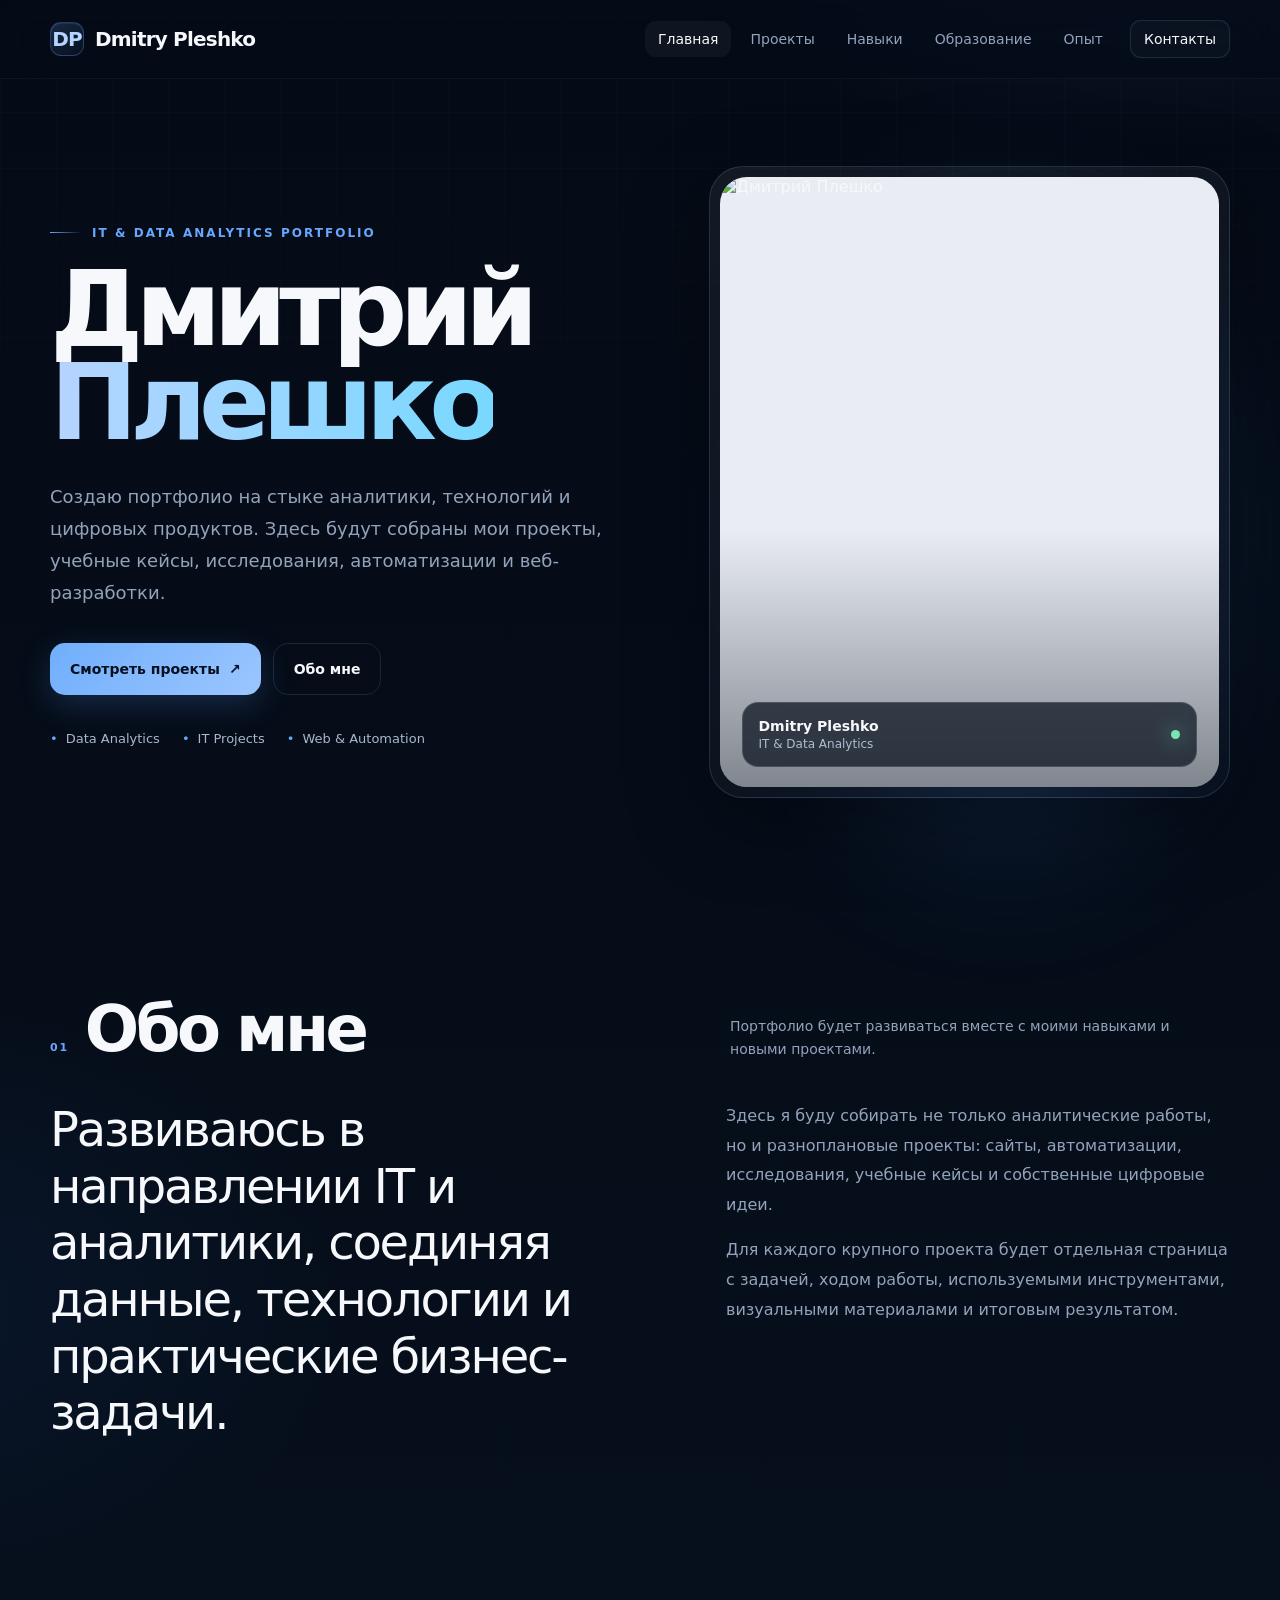
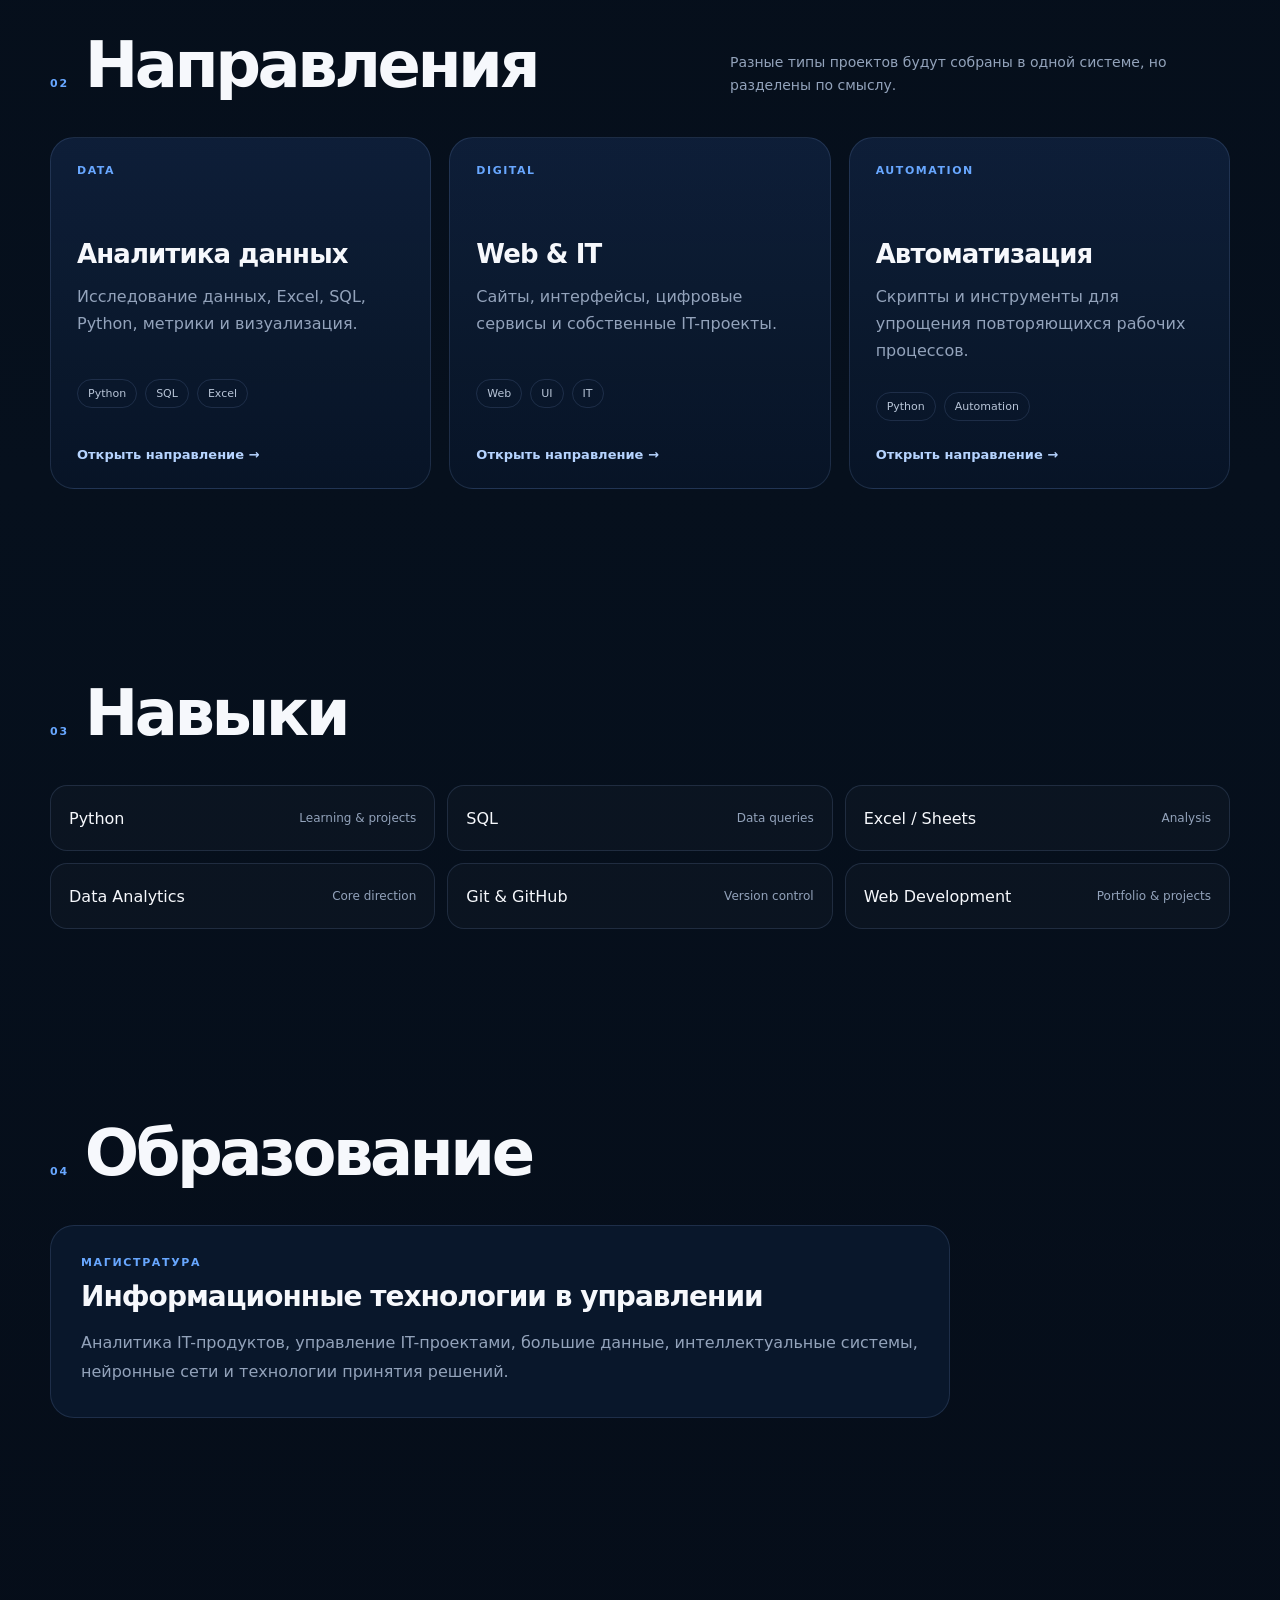
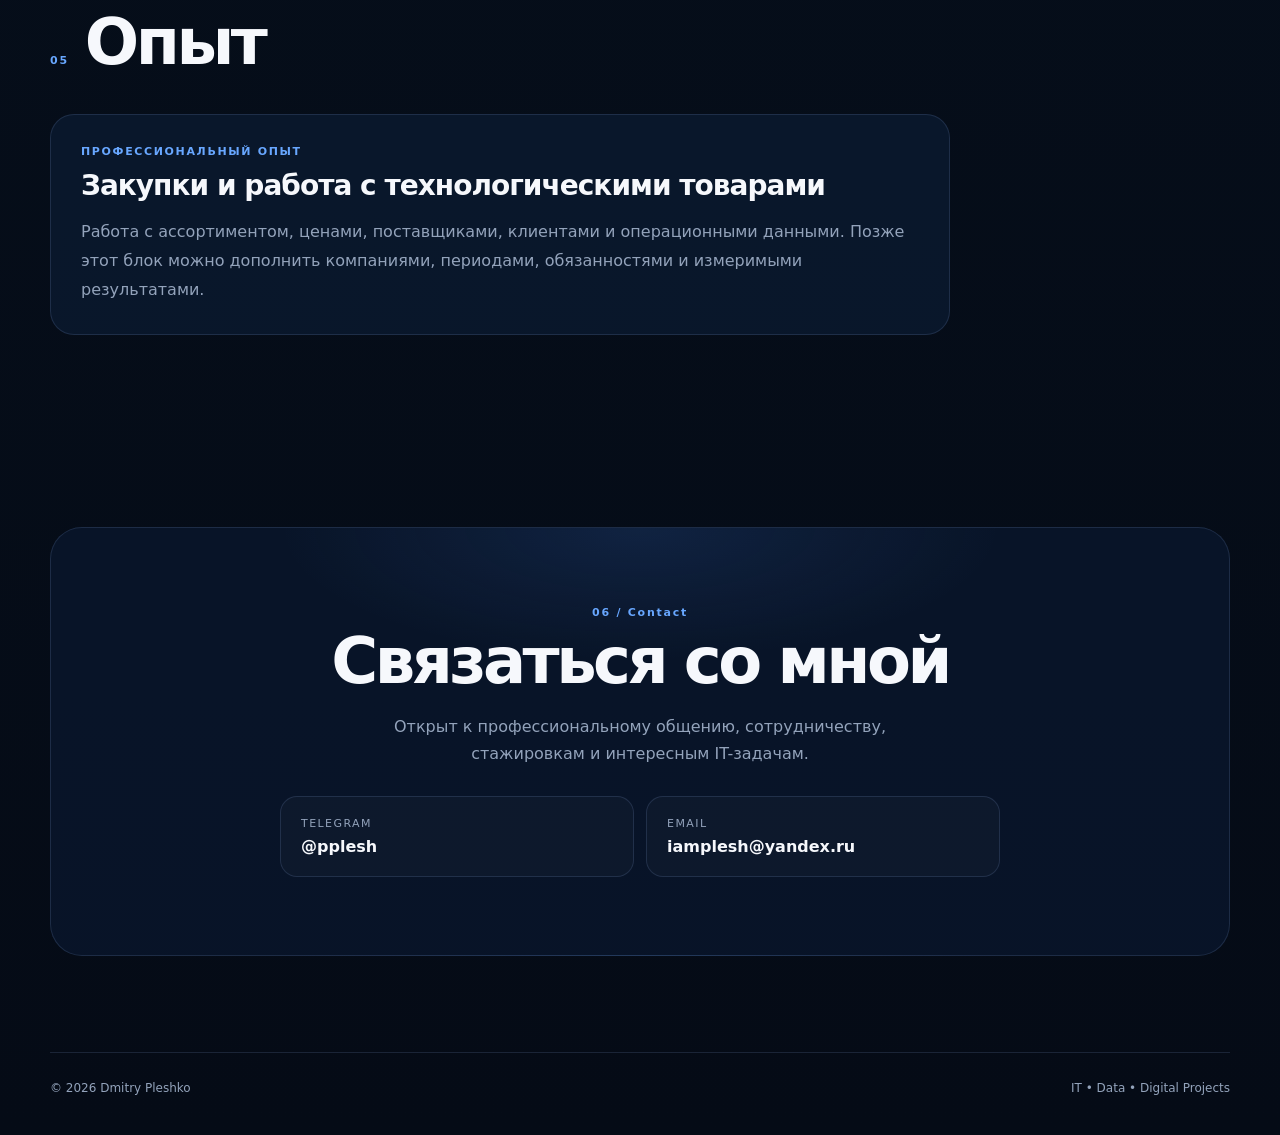
==== index.html @ 5d732ee1 "Add portfolio homepage" ====
<!doctype html>
<html lang="ru">
<head>
<meta charset="utf-8">
<meta name="viewport" content="width=device-width,initial-scale=1">
<title>Dmitry Pleshko — IT & Data Analytics Portfolio</title>
<meta name="description" content="Персональное портфолио Дмитрия Плешко: IT, аналитика данных, web и автоматизация.">
<link rel="stylesheet" href="assets/style.css">
</head>
<body>
<header class="site-header"><nav class="nav container"><a class="brand" href="index.html"><span class="brand-mark"><span>DP</span></span><span>Dmitry Pleshko</span></a><div class="desktop-nav"><a class="active" href="index.html">Главная</a><a href="projects.html">Проекты</a><a href="#skills">Навыки</a><a href="#education">Образование</a><a href="#experience">Опыт</a><a class="nav-contact" href="#contact">Контакты</a></div><button class="menu-btn" aria-label="Открыть меню" aria-expanded="false">☰</button></nav></header>
<div class="mobile-menu"><a href="index.html">Главная</a><a href="projects.html">Проекты</a><a href="#skills">Навыки</a><a href="#education">Образование</a><a href="#experience">Опыт</a><a href="#contact">Контакты</a></div>
<main>
<section class="hero container"><div class="hero-copy reveal visible"><div class="kicker">IT & Data Analytics Portfolio</div><h1>Дмитрий <span class="accent">Плешко</span></h1><p class="hero-text">Создаю портфолио на стыке аналитики, технологий и цифровых продуктов. Здесь будут собраны мои проекты, учебные кейсы, исследования, автоматизации и веб-разработки.</p><div class="hero-actions"><a class="btn primary" href="projects.html">Смотреть проекты <span>↗</span></a><a class="btn" href="#about">Обо мне</a></div><div class="hero-meta"><span>Data Analytics</span><span>IT Projects</span><span>Web & Automation</span></div></div><div class="visual-wrap reveal delay-1"><div class="visual-glow"></div><div class="photo-shell"><div class="photo-card"><img src="assets/dmitry.jpg" alt="Дмитрий Плешко"><div class="photo-tag"><div><strong>Dmitry Pleshko</strong><span>IT & Data Analytics</span></div><i class="status-dot"></i></div></div></div></div></section>
<section class="section container" id="about"><div class="section-head reveal"><div class="section-title-wrap"><span class="index">01</span><h2>Обо мне</h2></div><div class="section-sub">Портфолио будет развиваться вместе с моими навыками и новыми проектами.</div></div><div class="about-grid"><p class="about-lead reveal">Развиваюсь в направлении IT и аналитики, соединяя данные, технологии и практические бизнес-задачи.</p><div class="about-copy reveal delay-1"><p>Здесь я буду собирать не только аналитические работы, но и разноплановые проекты: сайты, автоматизации, исследования, учебные кейсы и собственные цифровые идеи.</p><p>Для каждого крупного проекта будет отдельная страница с задачей, ходом работы, используемыми инструментами, визуальными материалами и итоговым результатом.</p></div></div></section>
<section class="section container"><div class="section-head reveal"><div class="section-title-wrap"><span class="index">02</span><h2>Направления</h2></div><div class="section-sub">Разные типы проектов будут собраны в одной системе, но разделены по смыслу.</div></div><div class="cards"><a class="card flex reveal" href="projects.html"><div class="mini">Data</div><h3>Аналитика данных</h3><p>Исследование данных, Excel, SQL, Python, метрики и визуализация.</p><div class="tags"><span>Python</span><span>SQL</span><span>Excel</span></div><div class="card-arrow">Открыть направление →</div></a><a class="card flex reveal delay-1" href="projects.html"><div class="mini">Digital</div><h3>Web & IT</h3><p>Сайты, интерфейсы, цифровые сервисы и собственные IT-проекты.</p><div class="tags"><span>Web</span><span>UI</span><span>IT</span></div><div class="card-arrow">Открыть направление →</div></a><a class="card flex reveal delay-2" href="projects.html"><div class="mini">Automation</div><h3>Автоматизация</h3><p>Скрипты и инструменты для упрощения повторяющихся рабочих процессов.</p><div class="tags"><span>Python</span><span>Automation</span></div><div class="card-arrow">Открыть направление →</div></a></div></section>
<section class="section container" id="skills"><div class="section-head reveal"><div class="section-title-wrap"><span class="index">03</span><h2>Навыки</h2></div></div><div class="skills"><div class="skill reveal">Python <span>Learning & projects</span></div><div class="skill reveal delay-1">SQL <span>Data queries</span></div><div class="skill reveal delay-2">Excel / Sheets <span>Analysis</span></div><div class="skill reveal">Data Analytics <span>Core direction</span></div><div class="skill reveal delay-1">Git & GitHub <span>Version control</span></div><div class="skill reveal delay-2">Web Development <span>Portfolio & projects</span></div></div></section>
<section class="section container" id="education"><div class="section-head reveal"><div class="section-title-wrap"><span class="index">04</span><h2>Образование</h2></div></div><div class="panel reveal"><div class="label">Магистратура</div><h3>Информационные технологии в управлении</h3><p>Аналитика IT-продуктов, управление IT-проектами, большие данные, интеллектуальные системы, нейронные сети и технологии принятия решений.</p></div></section>
<section class="section container" id="experience"><div class="section-head reveal"><div class="section-title-wrap"><span class="index">05</span><h2>Опыт</h2></div></div><div class="panel reveal"><div class="label">Профессиональный опыт</div><h3>Закупки и работа с технологическими товарами</h3><p>Работа с ассортиментом, ценами, поставщиками, клиентами и операционными данными. Позже этот блок можно дополнить компаниями, периодами, обязанностями и измеримыми результатами.</p></div></section>
<section class="section container" id="contact"><div class="contact reveal"><div class="index">06 / Contact</div><h2>Связаться со мной</h2><p>Открыт к профессиональному общению, сотрудничеству, стажировкам и интересным IT-задачам.</p><div class="contact-grid"><a class="contact-card" href="https://t.me/pplesh" target="_blank" rel="noreferrer"><span>Telegram</span><strong>@pplesh</strong></a><a class="contact-card" href="mailto:iamplesh@yandex.ru"><span>Email</span><strong>iamplesh@yandex.ru</strong></a></div></div></section>
</main><footer class="container"><span>© 2026 Dmitry Pleshko</span><span>IT • Data • Digital Projects</span></footer><script src="assets/script.js"></script></body></html>
---- assets/style.css ----
:root{
  --bg:#050b16;--bg2:#071326;--surface:rgba(13,28,52,.72);--surface-2:rgba(17,36,65,.92);--line:rgba(158,191,255,.14);--line-strong:rgba(158,191,255,.28);--text:#f6f8fc;--muted:#93a3bb;--blue:#68a7ff;--blue2:#b6d4ff;--cyan:#79d8ff;--green:#77e5b3;--shadow:0 24px 80px rgba(0,0,0,.35)
}
*{box-sizing:border-box}html{scroll-behavior:smooth}body{margin:0;color:var(--text);font-family:Inter,ui-sans-serif,system-ui,-apple-system,BlinkMacSystemFont,"Segoe UI",sans-serif;background:radial-gradient(1000px 600px at 90% -5%,rgba(49,100,184,.22),transparent 60%),radial-gradient(800px 500px at -10% 30%,rgba(27,76,148,.14),transparent 60%),linear-gradient(180deg,#050b16 0%,#06101d 48%,#050b16 100%);min-height:100vh;overflow-x:hidden}body::before{content:"";position:fixed;inset:0;pointer-events:none;z-index:-1;background:linear-gradient(rgba(255,255,255,.018) 1px,transparent 1px),linear-gradient(90deg,rgba(255,255,255,.018) 1px,transparent 1px);background-size:56px 56px;mask-image:linear-gradient(to bottom,black 0%,transparent 78%)}a{color:inherit;text-decoration:none}img{display:block;max-width:100%}button{font:inherit}.container{width:min(1180px,calc(100% - 40px));margin:0 auto}.site-header{position:sticky;top:0;z-index:100;background:rgba(5,11,22,.66);backdrop-filter:blur(20px) saturate(130%);-webkit-backdrop-filter:blur(20px) saturate(130%);border-bottom:1px solid rgba(255,255,255,.045)}.nav{height:78px;display:flex;align-items:center;justify-content:space-between;gap:24px}.brand{display:inline-flex;align-items:center;gap:11px;font-weight:800;letter-spacing:-.04em;font-size:20px}.brand-mark{width:34px;height:34px;border-radius:11px;display:grid;place-items:center;background:linear-gradient(145deg,rgba(104,167,255,.2),rgba(104,167,255,.04));border:1px solid rgba(104,167,255,.26);box-shadow:inset 0 1px 0 rgba(255,255,255,.07)}.brand-mark span{color:var(--blue2)}.desktop-nav{display:flex;align-items:center;gap:6px}.desktop-nav a{color:var(--muted);font-size:14px;padding:10px 13px;border-radius:11px;transition:.2s ease}.desktop-nav a:hover,.desktop-nav a.active{color:var(--text);background:rgba(255,255,255,.045)}.desktop-nav .nav-contact{margin-left:8px;border:1px solid var(--line);color:var(--text);background:rgba(255,255,255,.025)}.menu-btn{display:none;width:42px;height:42px;border-radius:12px;border:1px solid var(--line);background:rgba(255,255,255,.025);color:var(--text);cursor:pointer}.mobile-menu{display:none;position:fixed;inset:78px 12px auto 12px;z-index:99;border:1px solid var(--line);border-radius:20px;background:rgba(8,18,34,.96);backdrop-filter:blur(22px);padding:10px;box-shadow:var(--shadow)}.mobile-menu.open{display:block;animation:menuIn .2s ease}.mobile-menu a{display:block;padding:14px 14px;border-radius:12px;color:var(--muted)}.mobile-menu a:hover{background:rgba(255,255,255,.045);color:var(--text)}@keyframes menuIn{from{opacity:0;transform:translateY(-8px)}to{opacity:1;transform:translateY(0)}}.hero{min-height:calc(100vh - 78px);display:grid;grid-template-columns:1.06fr .94fr;gap:72px;align-items:center;padding:72px 0 88px}.kicker{display:inline-flex;align-items:center;gap:10px;font-size:12px;letter-spacing:.17em;text-transform:uppercase;font-weight:800;color:var(--blue)}.kicker::before{content:"";width:32px;height:1px;background:linear-gradient(90deg,var(--blue),transparent)}h1{font-size:clamp(58px,8.2vw,112px);line-height:.9;letter-spacing:-.075em;margin:22px 0 30px;max-width:760px}h1 .accent{background:linear-gradient(90deg,var(--blue2),var(--cyan));-webkit-background-clip:text;background-clip:text;color:transparent}.hero-text{max-width:680px;font-size:18px;line-height:1.78;color:var(--muted)}.hero-actions{display:flex;flex-wrap:wrap;gap:12px;margin-top:34px}.btn{min-height:52px;padding:0 20px;border-radius:15px;display:inline-flex;align-items:center;justify-content:center;gap:9px;font-size:14px;font-weight:750;border:1px solid var(--line);transition:.24s ease}.btn:hover{transform:translateY(-2px);border-color:var(--line-strong)}.btn.primary{color:#06101f;border:none;background:linear-gradient(135deg,#70aefc,#9bc6ff);box-shadow:0 10px 30px rgba(79,143,232,.22)}.hero-meta{display:flex;flex-wrap:wrap;gap:22px;margin-top:36px;color:#a9b7cb;font-size:13px}.hero-meta span::before{content:"•";color:var(--blue);margin-right:8px}.visual-wrap{position:relative}.visual-glow{position:absolute;inset:8% 4% -8% 18%;background:rgba(55,118,210,.18);filter:blur(70px);border-radius:50%}.photo-shell{position:relative;z-index:1;padding:10px;border-radius:34px;border:1px solid rgba(151,190,255,.17);background:linear-gradient(145deg,rgba(255,255,255,.06),rgba(255,255,255,.015));box-shadow:var(--shadow)}.photo-card{position:relative;overflow:hidden;border-radius:27px;background:#e9edf3;min-height:600px}.photo-card img{width:100%;height:610px;object-fit:cover;object-position:center 21%}.photo-card::after{content:"";position:absolute;inset:0;background:linear-gradient(to top,rgba(4,12,24,.46) 0%,transparent 42%)}.photo-tag{position:absolute;z-index:2;left:22px;right:22px;bottom:20px;display:flex;align-items:center;justify-content:space-between;gap:16px;padding:15px 16px;border:1px solid rgba(255,255,255,.14);border-radius:16px;background:rgba(5,14,27,.7);backdrop-filter:blur(16px)}.photo-tag strong{display:block;font-size:14px}.photo-tag span{display:block;font-size:12px;color:#afbdd0;margin-top:3px}.status-dot{width:9px;height:9px;border-radius:50%;background:var(--green);box-shadow:0 0 20px rgba(119,229,179,.8)}.section{padding:96px 0}.section-head{display:flex;align-items:flex-end;justify-content:space-between;gap:30px;margin-bottom:40px}.section-title-wrap{display:flex;align-items:baseline;gap:16px}.index{font-size:11px;font-weight:800;letter-spacing:.16em;color:var(--blue)}h2{font-size:clamp(40px,5vw,68px);line-height:1;letter-spacing:-.055em;margin:0}.section-sub{max-width:500px;color:var(--muted);line-height:1.65;font-size:14px}.about-grid{display:grid;grid-template-columns:1.1fr .9fr;gap:60px}.about-lead{font-size:clamp(30px,4vw,48px);line-height:1.18;letter-spacing:-.045em;margin:0}.about-copy{color:var(--muted);line-height:1.85;font-size:16px}.about-copy p:first-child{margin-top:0}.cards{display:grid;grid-template-columns:repeat(3,1fr);gap:18px}.card{position:relative;overflow:hidden;border:1px solid var(--line);border-radius:24px;padding:26px;background:linear-gradient(180deg,rgba(17,36,66,.74),rgba(9,22,42,.72));min-height:320px;transition:.28s ease}.card::before{content:"";position:absolute;inset:-1px;opacity:0;transition:.28s;background:radial-gradient(420px circle at var(--mx,50%) var(--my,50%),rgba(110,172,255,.12),transparent 42%);pointer-events:none}.card:hover{transform:translateY(-7px);border-color:rgba(121,174,255,.28)}.card:hover::before{opacity:1}.card .mini{font-size:11px;letter-spacing:.14em;text-transform:uppercase;color:var(--blue);font-weight:800}.card h3{font-size:26px;letter-spacing:-.035em;margin:62px 0 14px}.card p{color:var(--muted);line-height:1.7;margin:0}.tags{display:flex;flex-wrap:wrap;gap:8px;margin-top:auto;padding-top:28px}.tags span{font-size:11px;color:#b8c5d8;border:1px solid var(--line);border-radius:999px;padding:7px 10px}.card.flex{display:flex;flex-direction:column}.card-arrow{margin-top:auto;padding-top:26px;color:var(--blue2);font-size:13px;font-weight:750}.skills{display:grid;grid-template-columns:repeat(3,1fr);gap:12px}.skill{min-height:66px;padding:0 18px;display:flex;align-items:center;justify-content:space-between;border:1px solid var(--line);border-radius:17px;background:rgba(255,255,255,.022);transition:.22s}.skill:hover{background:rgba(255,255,255,.04);border-color:var(--line-strong)}.skill span{color:var(--muted);font-size:12px}.panel{border:1px solid var(--line);border-radius:24px;padding:30px;background:rgba(13,28,52,.68);max-width:900px}.panel .label{color:var(--blue);font-size:11px;text-transform:uppercase;letter-spacing:.15em;font-weight:800}.panel h3{font-size:28px;letter-spacing:-.035em;margin:11px 0}.panel p{color:var(--muted);line-height:1.8;margin-bottom:0}.contact{padding:78px 26px;text-align:center;border:1px solid var(--line);border-radius:32px;background:radial-gradient(600px 220px at 50% 0%,rgba(65,128,221,.14),transparent 60%),rgba(10,24,46,.74)}.contact h2{margin-top:10px}.contact p{max-width:610px;margin:20px auto 28px;color:var(--muted);line-height:1.7}.contact-grid{display:grid;grid-template-columns:1fr 1fr;gap:12px;max-width:720px;margin:0 auto}.contact-card{text-align:left;padding:20px;border:1px solid var(--line);border-radius:17px;background:rgba(255,255,255,.022);transition:.22s}.contact-card:hover{transform:translateY(-3px);border-color:var(--line-strong)}.contact-card span{display:block;color:var(--muted);font-size:11px;text-transform:uppercase;letter-spacing:.13em;margin-bottom:7px}.page-hero{padding:96px 0 44px;max-width:900px}.page-hero h1{font-size:clamp(56px,7vw,92px);margin-bottom:24px}.page-hero p{color:var(--muted);font-size:18px;line-height:1.78}.filters{display:flex;flex-wrap:wrap;gap:9px;margin-top:28px}.filter{border:1px solid var(--line);border-radius:999px;padding:9px 12px;color:#b8c6da;font-size:12px;background:rgba(255,255,255,.02)}.project-grid{display:grid;grid-template-columns:repeat(2,1fr);gap:18px}.project-card{min-height:380px;border:1px solid var(--line);border-radius:25px;padding:28px;position:relative;overflow:hidden;background:linear-gradient(180deg,rgba(16,35,64,.8),rgba(9,22,42,.74));transition:.28s}.project-card:hover{transform:translateY(-6px);border-color:rgba(121,174,255,.28)}.project-card .state{position:absolute;right:20px;top:20px;padding:7px 9px;border-radius:999px;font-size:10px;text-transform:uppercase;letter-spacing:.12em;color:var(--green);border:1px solid rgba(119,229,179,.22)}.project-card h3{font-size:30px;letter-spacing:-.04em;margin:74px 0 14px}.project-card p{color:var(--muted);line-height:1.7}.project-card .bottom{position:absolute;left:28px;right:28px;bottom:26px;color:var(--blue2);font-size:13px;font-weight:750}.note{margin-top:22px;padding:18px 20px;border:1px solid var(--line);border-radius:16px;color:var(--muted);background:rgba(104,167,255,.04);line-height:1.7}footer{padding:28px 0 40px;border-top:1px solid var(--line);display:flex;justify-content:space-between;gap:20px;color:var(--muted);font-size:12px}.reveal{opacity:0;transform:translateY(24px);transition:opacity .7s ease,transform .7s cubic-bezier(.2,.7,.2,1)}.reveal.visible{opacity:1;transform:none}.delay-1{transition-delay:.08s}.delay-2{transition-delay:.16s}.delay-3{transition-delay:.24s}@media(max-width:980px){.desktop-nav{display:none}.menu-btn{display:grid;place-items:center}.hero{grid-template-columns:1fr;min-height:auto;gap:48px;padding-top:60px}.photo-card img{height:560px}.section-head{align-items:flex-start;flex-direction:column}.about-grid,.cards,.skills{grid-template-columns:1fr}.project-grid{grid-template-columns:1fr}}@media(max-width:600px){.container{width:min(100% - 24px,1180px)}.hero{padding:48px 0 62px}h1{font-size:58px}.hero-actions{flex-direction:column}.btn{width:100%}.photo-card{min-height:auto}.photo-card img{height:470px}.section{padding:72px 0}.section-title-wrap{flex-direction:column;gap:6px}.contact-grid{grid-template-columns:1fr}footer{flex-direction:column}}
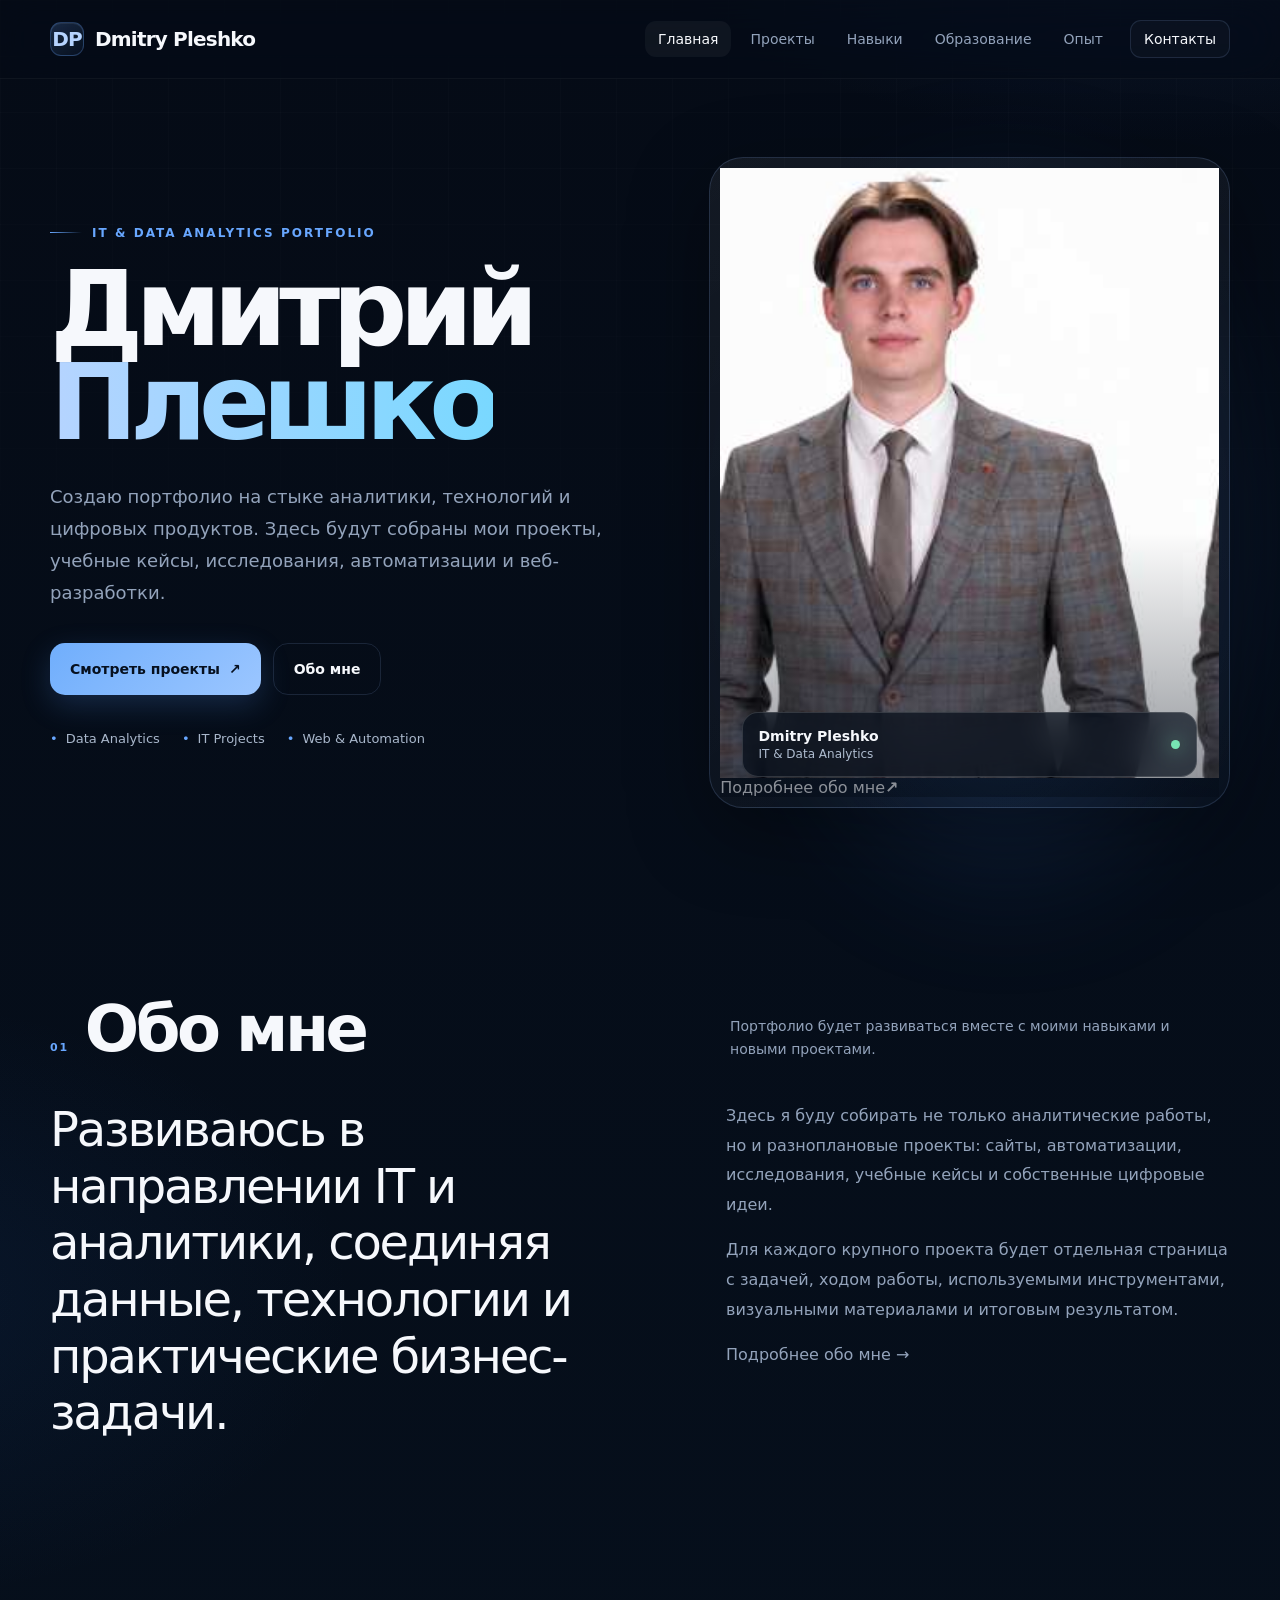
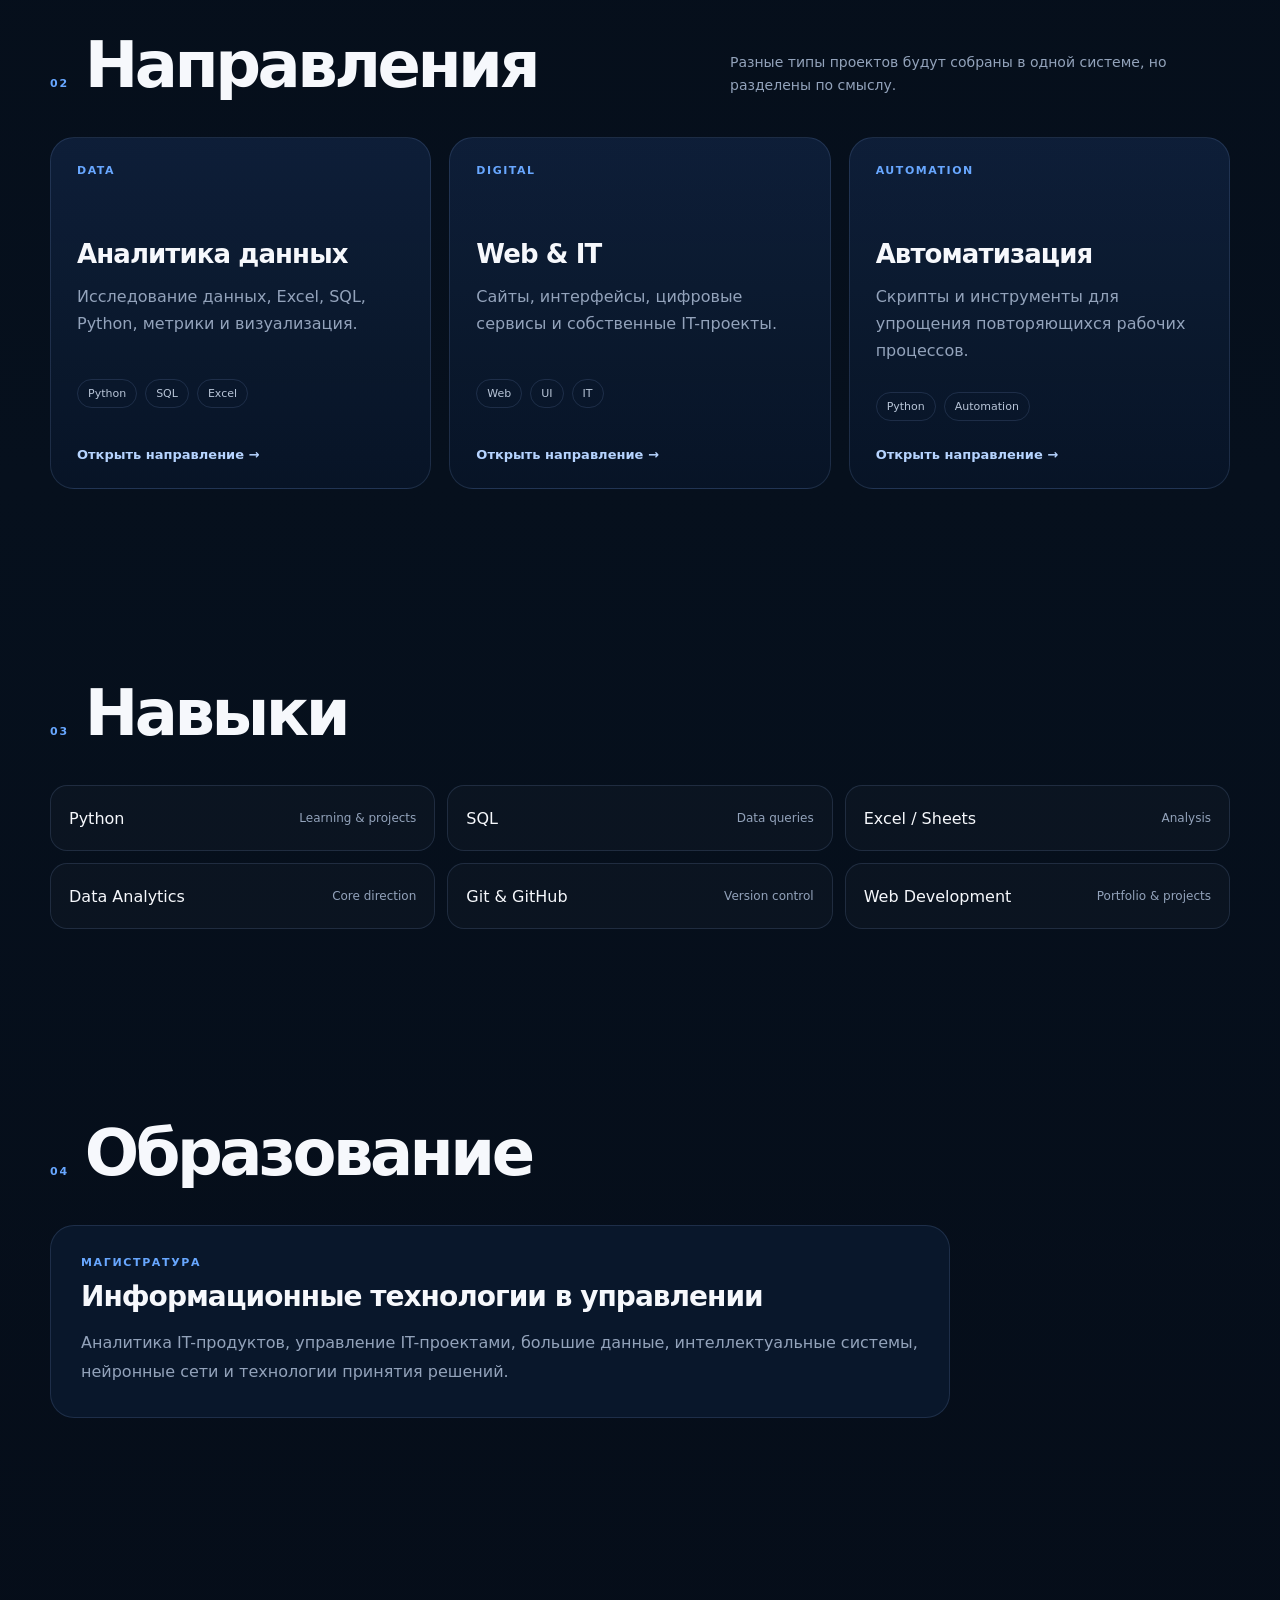
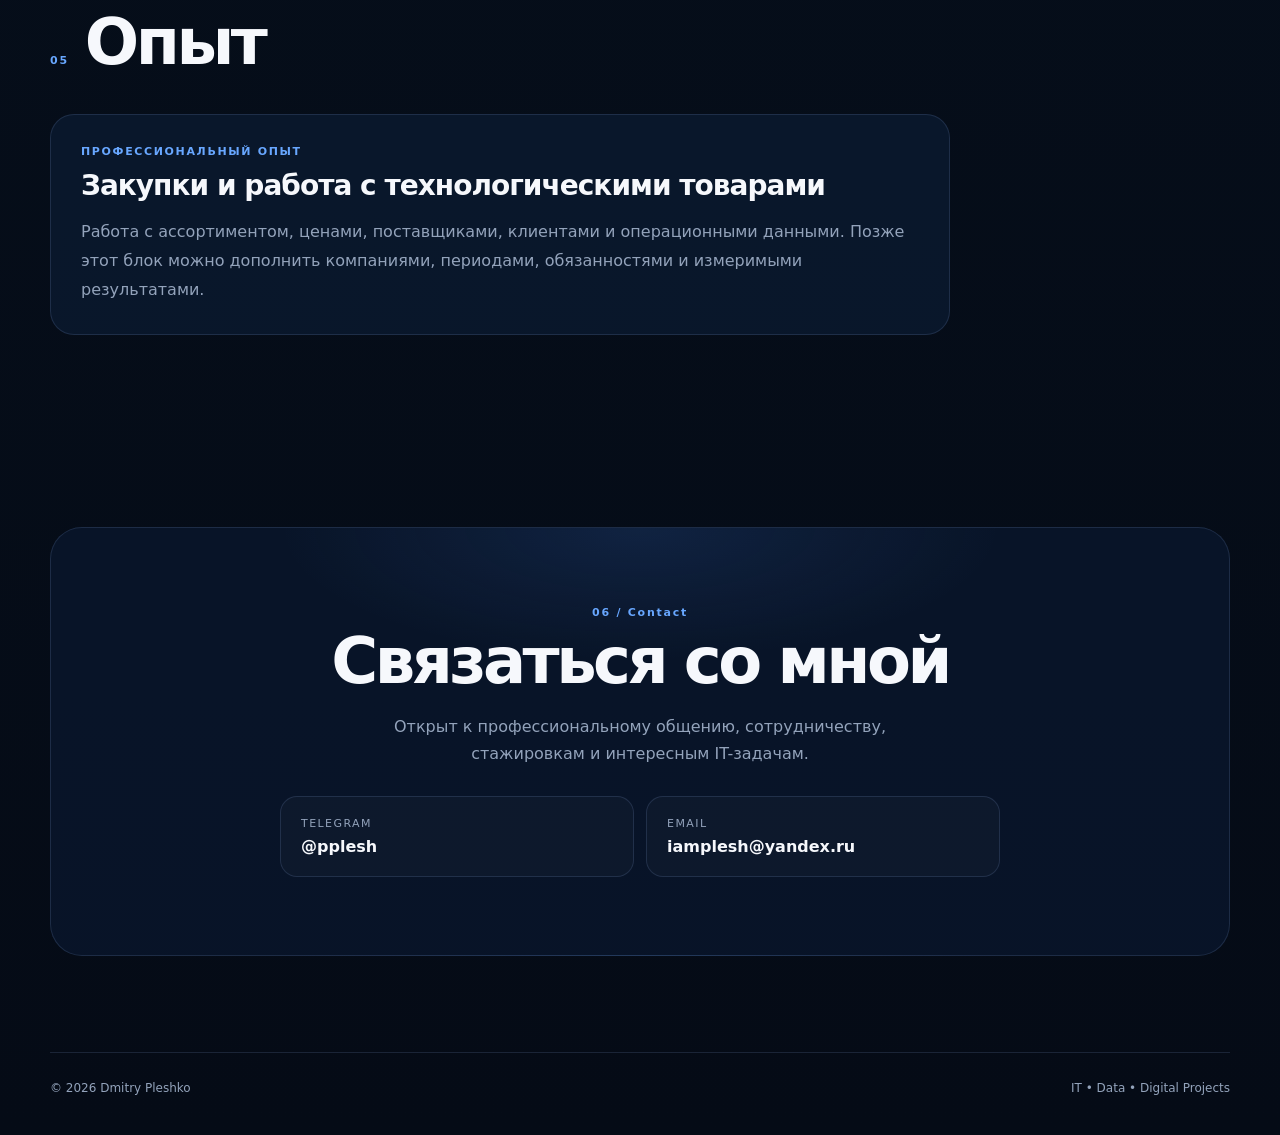
==== commit 26112fdc: "Improve hero photo and link to About page" ====
--- a/index.html
+++ b/index.html
@@ -6,13 +6,14 @@
 <title>Dmitry Pleshko — IT & Data Analytics Portfolio</title>
 <meta name="description" content="Персональное портфолио Дмитрия Плешко: IT, аналитика данных, web и автоматизация.">
 <link rel="stylesheet" href="assets/style.css">
+<link rel="stylesheet" href="assets/overrides.css">
 </head>
 <body>
 <header class="site-header"><nav class="nav container"><a class="brand" href="index.html"><span class="brand-mark"><span>DP</span></span><span>Dmitry Pleshko</span></a><div class="desktop-nav"><a class="active" href="index.html">Главная</a><a href="projects.html">Проекты</a><a href="#skills">Навыки</a><a href="#education">Образование</a><a href="#experience">Опыт</a><a class="nav-contact" href="#contact">Контакты</a></div><button class="menu-btn" aria-label="Открыть меню" aria-expanded="false">☰</button></nav></header>
 <div class="mobile-menu"><a href="index.html">Главная</a><a href="projects.html">Проекты</a><a href="#skills">Навыки</a><a href="#education">Образование</a><a href="#experience">Опыт</a><a href="#contact">Контакты</a></div>
 <main>
-<section class="hero container"><div class="hero-copy reveal visible"><div class="kicker">IT & Data Analytics Portfolio</div><h1>Дмитрий <span class="accent">Плешко</span></h1><p class="hero-text">Создаю портфолио на стыке аналитики, технологий и цифровых продуктов. Здесь будут собраны мои проекты, учебные кейсы, исследования, автоматизации и веб-разработки.</p><div class="hero-actions"><a class="btn primary" href="projects.html">Смотреть проекты <span>↗</span></a><a class="btn" href="#about">Обо мне</a></div><div class="hero-meta"><span>Data Analytics</span><span>IT Projects</span><span>Web & Automation</span></div></div><div class="visual-wrap reveal delay-1"><div class="visual-glow"></div><div class="photo-shell"><div class="photo-card"><img src="assets/dmitry.jpg" alt="Дмитрий Плешко"><div class="photo-tag"><div><strong>Dmitry Pleshko</strong><span>IT & Data Analytics</span></div><i class="status-dot"></i></div></div></div></div></section>
-<section class="section container" id="about"><div class="section-head reveal"><div class="section-title-wrap"><span class="index">01</span><h2>Обо мне</h2></div><div class="section-sub">Портфолио будет развиваться вместе с моими навыками и новыми проектами.</div></div><div class="about-grid"><p class="about-lead reveal">Развиваюсь в направлении IT и аналитики, соединяя данные, технологии и практические бизнес-задачи.</p><div class="about-copy reveal delay-1"><p>Здесь я буду собирать не только аналитические работы, но и разноплановые проекты: сайты, автоматизации, исследования, учебные кейсы и собственные цифровые идеи.</p><p>Для каждого крупного проекта будет отдельная страница с задачей, ходом работы, используемыми инструментами, визуальными материалами и итоговым результатом.</p></div></div></section>
+<section class="hero container"><div class="hero-copy reveal visible"><div class="kicker">IT & Data Analytics Portfolio</div><h1>Дмитрий <span class="accent">Плешко</span></h1><p class="hero-text">Создаю портфолио на стыке аналитики, технологий и цифровых продуктов. Здесь будут собраны мои проекты, учебные кейсы, исследования, автоматизации и веб-разработки.</p><div class="hero-actions"><a class="btn primary" href="projects.html">Смотреть проекты <span>↗</span></a><a class="btn" href="about.html">Обо мне</a></div><div class="hero-meta"><span>Data Analytics</span><span>IT Projects</span><span>Web & Automation</span></div></div><div class="visual-wrap reveal delay-1"><div class="visual-glow"></div><div class="photo-shell"><a class="photo-card photo-link" href="about.html" aria-label="Подробнее о Дмитрии Плешко"><img src="assets/dmitry.jpg" alt="Дмитрий Плешко"><div class="photo-hover"><span>Подробнее обо мне</span><b>↗</b></div><div class="photo-tag"><div><strong>Dmitry Pleshko</strong><span>IT & Data Analytics</span></div><i class="status-dot"></i></div></a></div></div></section>
+<section class="section container" id="about"><div class="section-head reveal"><div class="section-title-wrap"><span class="index">01</span><h2>Обо мне</h2></div><div class="section-sub">Портфолио будет развиваться вместе с моими навыками и новыми проектами.</div></div><div class="about-grid"><p class="about-lead reveal">Развиваюсь в направлении IT и аналитики, соединяя данные, технологии и практические бизнес-задачи.</p><div class="about-copy reveal delay-1"><p>Здесь я буду собирать не только аналитические работы, но и разноплановые проекты: сайты, автоматизации, исследования, учебные кейсы и собственные цифровые идеи.</p><p>Для каждого крупного проекта будет отдельная страница с задачей, ходом работы, используемыми инструментами, визуальными материалами и итоговым результатом.</p><p><a class="text-inline-link" href="about.html">Подробнее обо мне →</a></p></div></div></section>
 <section class="section container"><div class="section-head reveal"><div class="section-title-wrap"><span class="index">02</span><h2>Направления</h2></div><div class="section-sub">Разные типы проектов будут собраны в одной системе, но разделены по смыслу.</div></div><div class="cards"><a class="card flex reveal" href="projects.html"><div class="mini">Data</div><h3>Аналитика данных</h3><p>Исследование данных, Excel, SQL, Python, метрики и визуализация.</p><div class="tags"><span>Python</span><span>SQL</span><span>Excel</span></div><div class="card-arrow">Открыть направление →</div></a><a class="card flex reveal delay-1" href="projects.html"><div class="mini">Digital</div><h3>Web & IT</h3><p>Сайты, интерфейсы, цифровые сервисы и собственные IT-проекты.</p><div class="tags"><span>Web</span><span>UI</span><span>IT</span></div><div class="card-arrow">Открыть направление →</div></a><a class="card flex reveal delay-2" href="projects.html"><div class="mini">Automation</div><h3>Автоматизация</h3><p>Скрипты и инструменты для упрощения повторяющихся рабочих процессов.</p><div class="tags"><span>Python</span><span>Automation</span></div><div class="card-arrow">Открыть направление →</div></a></div></section>
 <section class="section container" id="skills"><div class="section-head reveal"><div class="section-title-wrap"><span class="index">03</span><h2>Навыки</h2></div></div><div class="skills"><div class="skill reveal">Python <span>Learning & projects</span></div><div class="skill reveal delay-1">SQL <span>Data queries</span></div><div class="skill reveal delay-2">Excel / Sheets <span>Analysis</span></div><div class="skill reveal">Data Analytics <span>Core direction</span></div><div class="skill reveal delay-1">Git & GitHub <span>Version control</span></div><div class="skill reveal delay-2">Web Development <span>Portfolio & projects</span></div></div></section>
 <section class="section container" id="education"><div class="section-head reveal"><div class="section-title-wrap"><span class="index">04</span><h2>Образование</h2></div></div><div class="panel reveal"><div class="label">Магистратура</div><h3>Информационные технологии в управлении</h3><p>Аналитика IT-продуктов, управление IT-проектами, большие данные, интеллектуальные системы, нейронные сети и технологии принятия решений.</p></div></section>
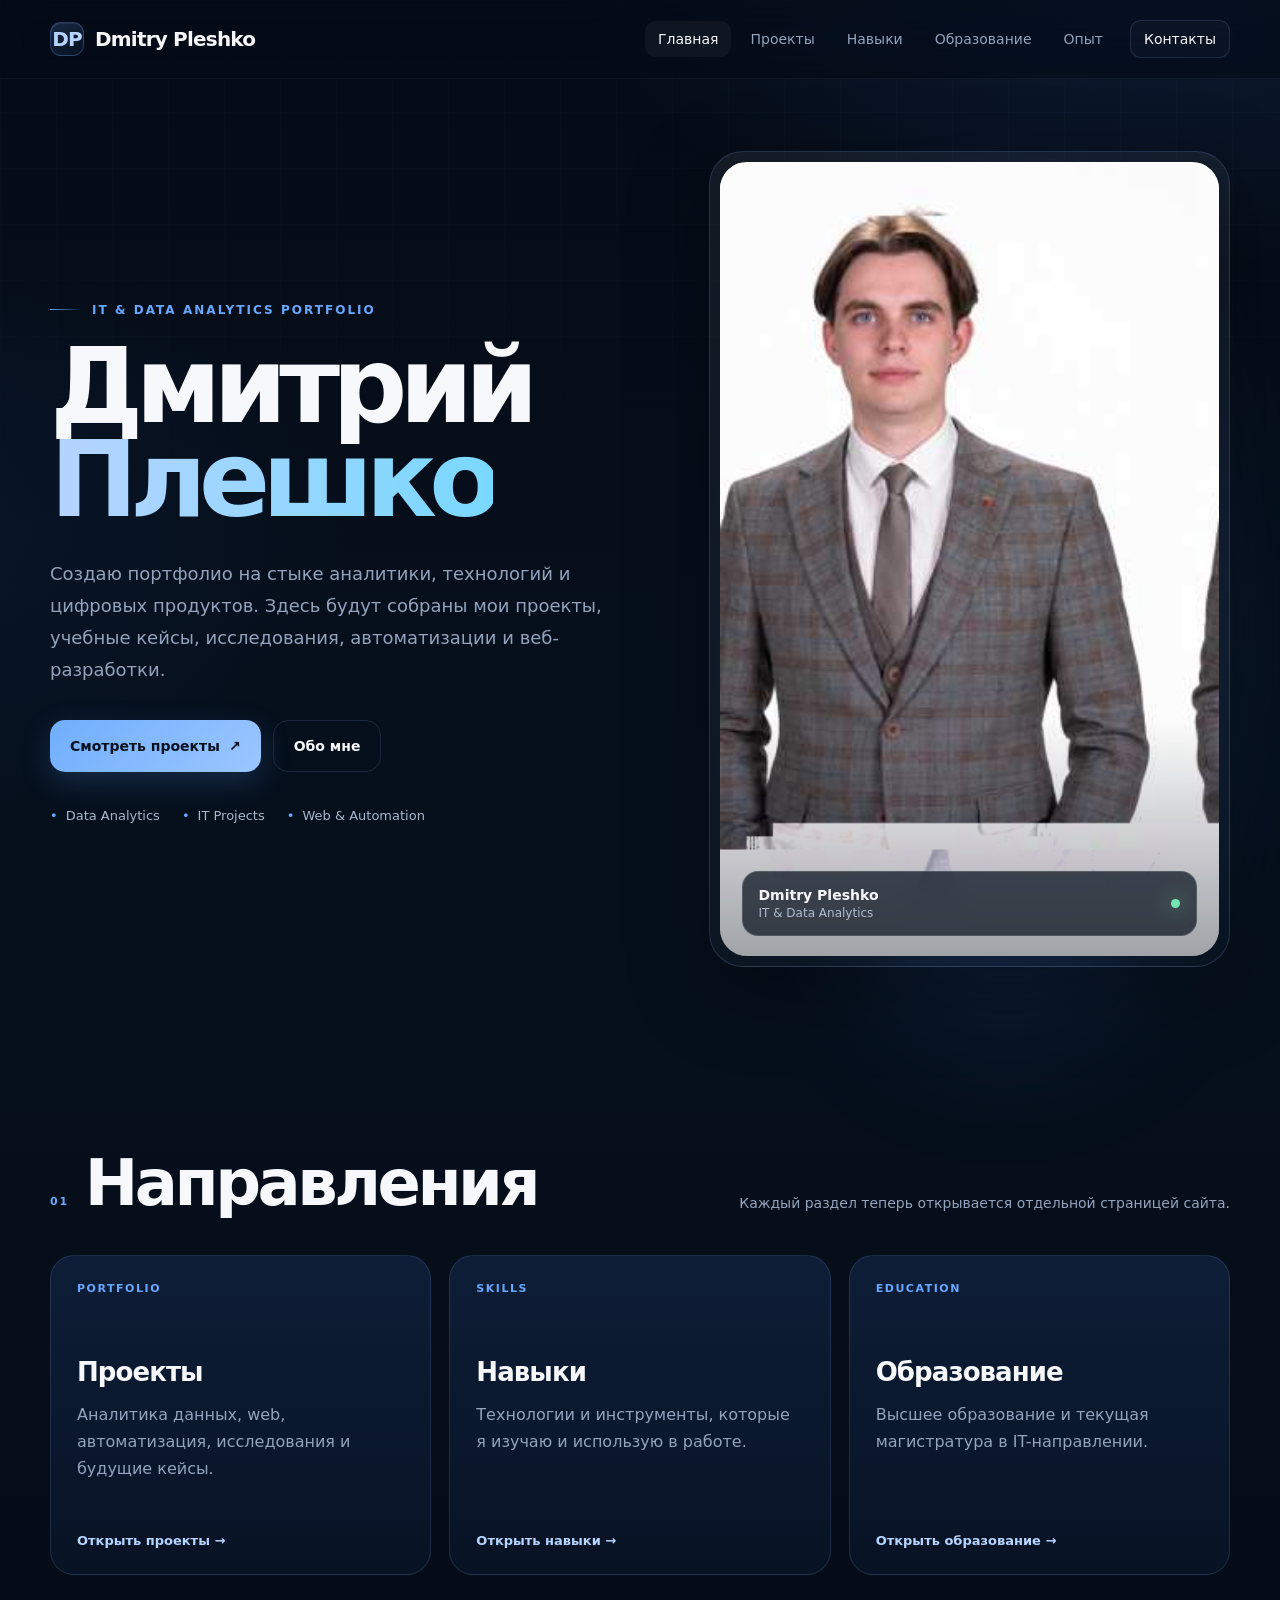
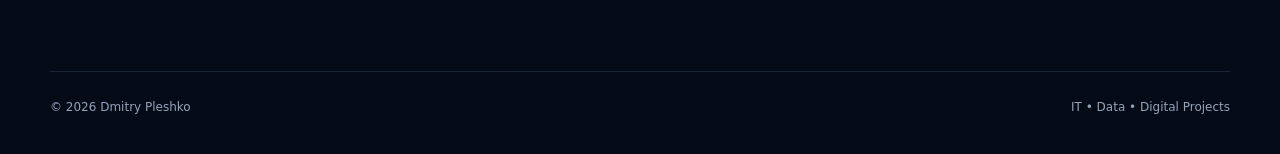
==== commit 3c6406bb: "Make navigation pages separate and refine hero" ====
--- a/index.html
+++ b/index.html
@@ -1,22 +1,8 @@
 <!doctype html>
-<html lang="ru">
-<head>
-<meta charset="utf-8">
-<meta name="viewport" content="width=device-width,initial-scale=1">
+<html lang="ru"><head><meta charset="utf-8"><meta name="viewport" content="width=device-width,initial-scale=1">
 <title>Dmitry Pleshko — IT & Data Analytics Portfolio</title>
 <meta name="description" content="Персональное портфолио Дмитрия Плешко: IT, аналитика данных, web и автоматизация.">
-<link rel="stylesheet" href="assets/style.css">
-<link rel="stylesheet" href="assets/overrides.css">
-</head>
-<body>
-<header class="site-header"><nav class="nav container"><a class="brand" href="index.html"><span class="brand-mark"><span>DP</span></span><span>Dmitry Pleshko</span></a><div class="desktop-nav"><a class="active" href="index.html">Главная</a><a href="projects.html">Проекты</a><a href="#skills">Навыки</a><a href="#education">Образование</a><a href="#experience">Опыт</a><a class="nav-contact" href="#contact">Контакты</a></div><button class="menu-btn" aria-label="Открыть меню" aria-expanded="false">☰</button></nav></header>
-<div class="mobile-menu"><a href="index.html">Главная</a><a href="projects.html">Проекты</a><a href="#skills">Навыки</a><a href="#education">Образование</a><a href="#experience">Опыт</a><a href="#contact">Контакты</a></div>
-<main>
-<section class="hero container"><div class="hero-copy reveal visible"><div class="kicker">IT & Data Analytics Portfolio</div><h1>Дмитрий <span class="accent">Плешко</span></h1><p class="hero-text">Создаю портфолио на стыке аналитики, технологий и цифровых продуктов. Здесь будут собраны мои проекты, учебные кейсы, исследования, автоматизации и веб-разработки.</p><div class="hero-actions"><a class="btn primary" href="projects.html">Смотреть проекты <span>↗</span></a><a class="btn" href="about.html">Обо мне</a></div><div class="hero-meta"><span>Data Analytics</span><span>IT Projects</span><span>Web & Automation</span></div></div><div class="visual-wrap reveal delay-1"><div class="visual-glow"></div><div class="photo-shell"><a class="photo-card photo-link" href="about.html" aria-label="Подробнее о Дмитрии Плешко"><img src="assets/dmitry.jpg" alt="Дмитрий Плешко"><div class="photo-hover"><span>Подробнее обо мне</span><b>↗</b></div><div class="photo-tag"><div><strong>Dmitry Pleshko</strong><span>IT & Data Analytics</span></div><i class="status-dot"></i></div></a></div></div></section>
-<section class="section container" id="about"><div class="section-head reveal"><div class="section-title-wrap"><span class="index">01</span><h2>Обо мне</h2></div><div class="section-sub">Портфолио будет развиваться вместе с моими навыками и новыми проектами.</div></div><div class="about-grid"><p class="about-lead reveal">Развиваюсь в направлении IT и аналитики, соединяя данные, технологии и практические бизнес-задачи.</p><div class="about-copy reveal delay-1"><p>Здесь я буду собирать не только аналитические работы, но и разноплановые проекты: сайты, автоматизации, исследования, учебные кейсы и собственные цифровые идеи.</p><p>Для каждого крупного проекта будет отдельная страница с задачей, ходом работы, используемыми инструментами, визуальными материалами и итоговым результатом.</p><p><a class="text-inline-link" href="about.html">Подробнее обо мне →</a></p></div></div></section>
-<section class="section container"><div class="section-head reveal"><div class="section-title-wrap"><span class="index">02</span><h2>Направления</h2></div><div class="section-sub">Разные типы проектов будут собраны в одной системе, но разделены по смыслу.</div></div><div class="cards"><a class="card flex reveal" href="projects.html"><div class="mini">Data</div><h3>Аналитика данных</h3><p>Исследование данных, Excel, SQL, Python, метрики и визуализация.</p><div class="tags"><span>Python</span><span>SQL</span><span>Excel</span></div><div class="card-arrow">Открыть направление →</div></a><a class="card flex reveal delay-1" href="projects.html"><div class="mini">Digital</div><h3>Web & IT</h3><p>Сайты, интерфейсы, цифровые сервисы и собственные IT-проекты.</p><div class="tags"><span>Web</span><span>UI</span><span>IT</span></div><div class="card-arrow">Открыть направление →</div></a><a class="card flex reveal delay-2" href="projects.html"><div class="mini">Automation</div><h3>Автоматизация</h3><p>Скрипты и инструменты для упрощения повторяющихся рабочих процессов.</p><div class="tags"><span>Python</span><span>Automation</span></div><div class="card-arrow">Открыть направление →</div></a></div></section>
-<section class="section container" id="skills"><div class="section-head reveal"><div class="section-title-wrap"><span class="index">03</span><h2>Навыки</h2></div></div><div class="skills"><div class="skill reveal">Python <span>Learning & projects</span></div><div class="skill reveal delay-1">SQL <span>Data queries</span></div><div class="skill reveal delay-2">Excel / Sheets <span>Analysis</span></div><div class="skill reveal">Data Analytics <span>Core direction</span></div><div class="skill reveal delay-1">Git & GitHub <span>Version control</span></div><div class="skill reveal delay-2">Web Development <span>Portfolio & projects</span></div></div></section>
-<section class="section container" id="education"><div class="section-head reveal"><div class="section-title-wrap"><span class="index">04</span><h2>Образование</h2></div></div><div class="panel reveal"><div class="label">Магистратура</div><h3>Информационные технологии в управлении</h3><p>Аналитика IT-продуктов, управление IT-проектами, большие данные, интеллектуальные системы, нейронные сети и технологии принятия решений.</p></div></section>
-<section class="section container" id="experience"><div class="section-head reveal"><div class="section-title-wrap"><span class="index">05</span><h2>Опыт</h2></div></div><div class="panel reveal"><div class="label">Профессиональный опыт</div><h3>Закупки и работа с технологическими товарами</h3><p>Работа с ассортиментом, ценами, поставщиками, клиентами и операционными данными. Позже этот блок можно дополнить компаниями, периодами, обязанностями и измеримыми результатами.</p></div></section>
-<section class="section container" id="contact"><div class="contact reveal"><div class="index">06 / Contact</div><h2>Связаться со мной</h2><p>Открыт к профессиональному общению, сотрудничеству, стажировкам и интересным IT-задачам.</p><div class="contact-grid"><a class="contact-card" href="https://t.me/pplesh" target="_blank" rel="noreferrer"><span>Telegram</span><strong>@pplesh</strong></a><a class="contact-card" href="mailto:iamplesh@yandex.ru"><span>Email</span><strong>iamplesh@yandex.ru</strong></a></div></div></section>
-</main><footer class="container"><span>© 2026 Dmitry Pleshko</span><span>IT • Data • Digital Projects</span></footer><script src="assets/script.js"></script></body></html>
+<link rel="stylesheet" href="assets/style.css"><link rel="stylesheet" href="assets/overrides.css"></head><body>
+<header class="site-header"><nav class="nav container"><a class="brand" href="index.html"><span class="brand-mark"><span>DP</span></span><span>Dmitry Pleshko</span></a><div class="desktop-nav"><a class="active" href="index.html">Главная</a><a href="projects.html">Проекты</a><a href="skills.html">Навыки</a><a href="education.html">Образование</a><a href="experience.html">Опыт</a><a class="nav-contact" href="contact.html">Контакты</a></div><button class="menu-btn" aria-label="Открыть меню" aria-expanded="false">☰</button></nav></header>
+<div class="mobile-menu"><a href="index.html">Главная</a><a href="projects.html">Проекты</a><a href="skills.html">Навыки</a><a href="education.html">Образование</a><a href="experience.html">Опыт</a><a href="contact.html">Контакты</a></div>
+<main><section class="hero container"><div class="hero-copy reveal visible"><div class="kicker">IT & Data Analytics Portfolio</div><h1>Дмитрий <span class="accent">Плешко</span></h1><p class="hero-text">Создаю портфолио на стыке аналитики, технологий и цифровых продуктов. Здесь будут собраны мои проекты, учебные кейсы, исследования, автоматизации и веб-разработки.</p><div class="hero-actions"><a class="btn primary" href="projects.html">Смотреть проекты <span>↗</span></a><a class="btn" href="about.html">Обо мне</a></div><div class="hero-meta"><span>Data Analytics</span><span>IT Projects</span><span>Web & Automation</span></div></div><div class="visual-wrap reveal delay-1"><div class="visual-glow"></div><div class="photo-shell"><a class="photo-card photo-link" href="about.html" aria-label="Подробнее о Дмитрии Плешко"><img src="assets/dmitry.jpg" alt="Дмитрий Плешко"><div class="photo-hover"><span>Подробнее обо мне</span><b>↗</b></div><div class="photo-tag"><div><strong>Dmitry Pleshko</strong><span>IT & Data Analytics</span></div><i class="status-dot"></i></div></a></div></div></section><section class="section container"><div class="section-head reveal"><div class="section-title-wrap"><span class="index">01</span><h2>Направления</h2></div><div class="section-sub">Каждый раздел теперь открывается отдельной страницей сайта.</div></div><div class="cards"><a class="card flex reveal" href="projects.html"><div class="mini">Portfolio</div><h3>Проекты</h3><p>Аналитика данных, web, автоматизация, исследования и будущие кейсы.</p><div class="card-arrow">Открыть проекты →</div></a><a class="card flex reveal delay-1" href="skills.html"><div class="mini">Skills</div><h3>Навыки</h3><p>Технологии и инструменты, которые я изучаю и использую в работе.</p><div class="card-arrow">Открыть навыки →</div></a><a class="card flex reveal delay-2" href="education.html"><div class="mini">Education</div><h3>Образование</h3><p>Высшее образование и текущая магистратура в IT-направлении.</p><div class="card-arrow">Открыть образование →</div></a></div></section></main><footer class="container"><span>© 2026 Dmitry Pleshko</span><span>IT • Data • Digital Projects</span></footer><script src="assets/script.js"></script></body></html>
--- a/assets/overrides.css
+++ b/assets/overrides.css
@@ -0,0 +1 @@
+.photo-link{display:block;position:relative;cursor:pointer}.photo-card{min-height:0;aspect-ratio:994/1582;background:#fff}.photo-card img{width:100%;height:100%;object-fit:contain;object-position:center;image-rendering:auto;transform:none;filter:none}.photo-card::after{background:linear-gradient(to top,rgba(4,12,24,.38) 0%,rgba(4,12,24,0) 30%)}.photo-hover{position:absolute;z-index:3;top:18px;right:18px;display:flex;align-items:center;gap:10px;padding:10px 12px;border-radius:14px;border:1px solid rgba(255,255,255,.16);background:rgba(5,14,27,.72);backdrop-filter:blur(14px);color:#fff;font-size:12px;font-weight:700;opacity:0;transform:translateY(-6px);transition:.25s ease}.photo-link:hover .photo-hover{opacity:1;transform:none}.photo-link:hover img{transform:scale(1.01)}.photo-link img{transition:transform .35s ease}.text-inline-link{color:var(--blue2);font-weight:750}.about-page{padding:88px 0 96px}.about-page-grid{display:grid;grid-template-columns:.82fr 1.18fr;gap:64px;align-items:start}.about-portrait{position:sticky;top:108px;border:1px solid var(--line);border-radius:28px;padding:10px;background:linear-gradient(145deg,rgba(255,255,255,.06),rgba(255,255,255,.015));box-shadow:var(--shadow)}.about-portrait img{width:100%;border-radius:21px;background:#fff}.about-content .kicker{margin-bottom:18px}.about-content h1{font-size:clamp(54px,7vw,92px);margin:0 0 28px}.about-intro{font-size:22px;line-height:1.55;color:#dbe7f7;margin-bottom:34px}.about-section{padding:28px 0;border-top:1px solid var(--line)}.about-section h3{font-size:22px;margin:0 0 12px}.about-section p{color:var(--muted);line-height:1.8;margin:0}.about-facts{display:grid;grid-template-columns:repeat(2,1fr);gap:12px;margin-top:18px}.fact{padding:16px;border:1px solid var(--line);border-radius:16px;background:rgba(255,255,255,.022)}.fact span{display:block;color:var(--muted);font-size:11px;text-transform:uppercase;letter-spacing:.12em;margin-bottom:6px}.fact strong{font-size:14px}.about-actions{display:flex;gap:12px;flex-wrap:wrap;margin-top:30px}@media(max-width:980px){.about-page-grid{grid-template-columns:1fr}.about-portrait{position:relative;top:auto;max-width:620px}.photo-card{aspect-ratio:994/1582}}@media(max-width:600px){.about-page{padding:52px 0 72px}.about-facts{grid-template-columns:1fr}.photo-hover{opacity:1;top:12px;right:12px}.photo-card{aspect-ratio:994/1582}}
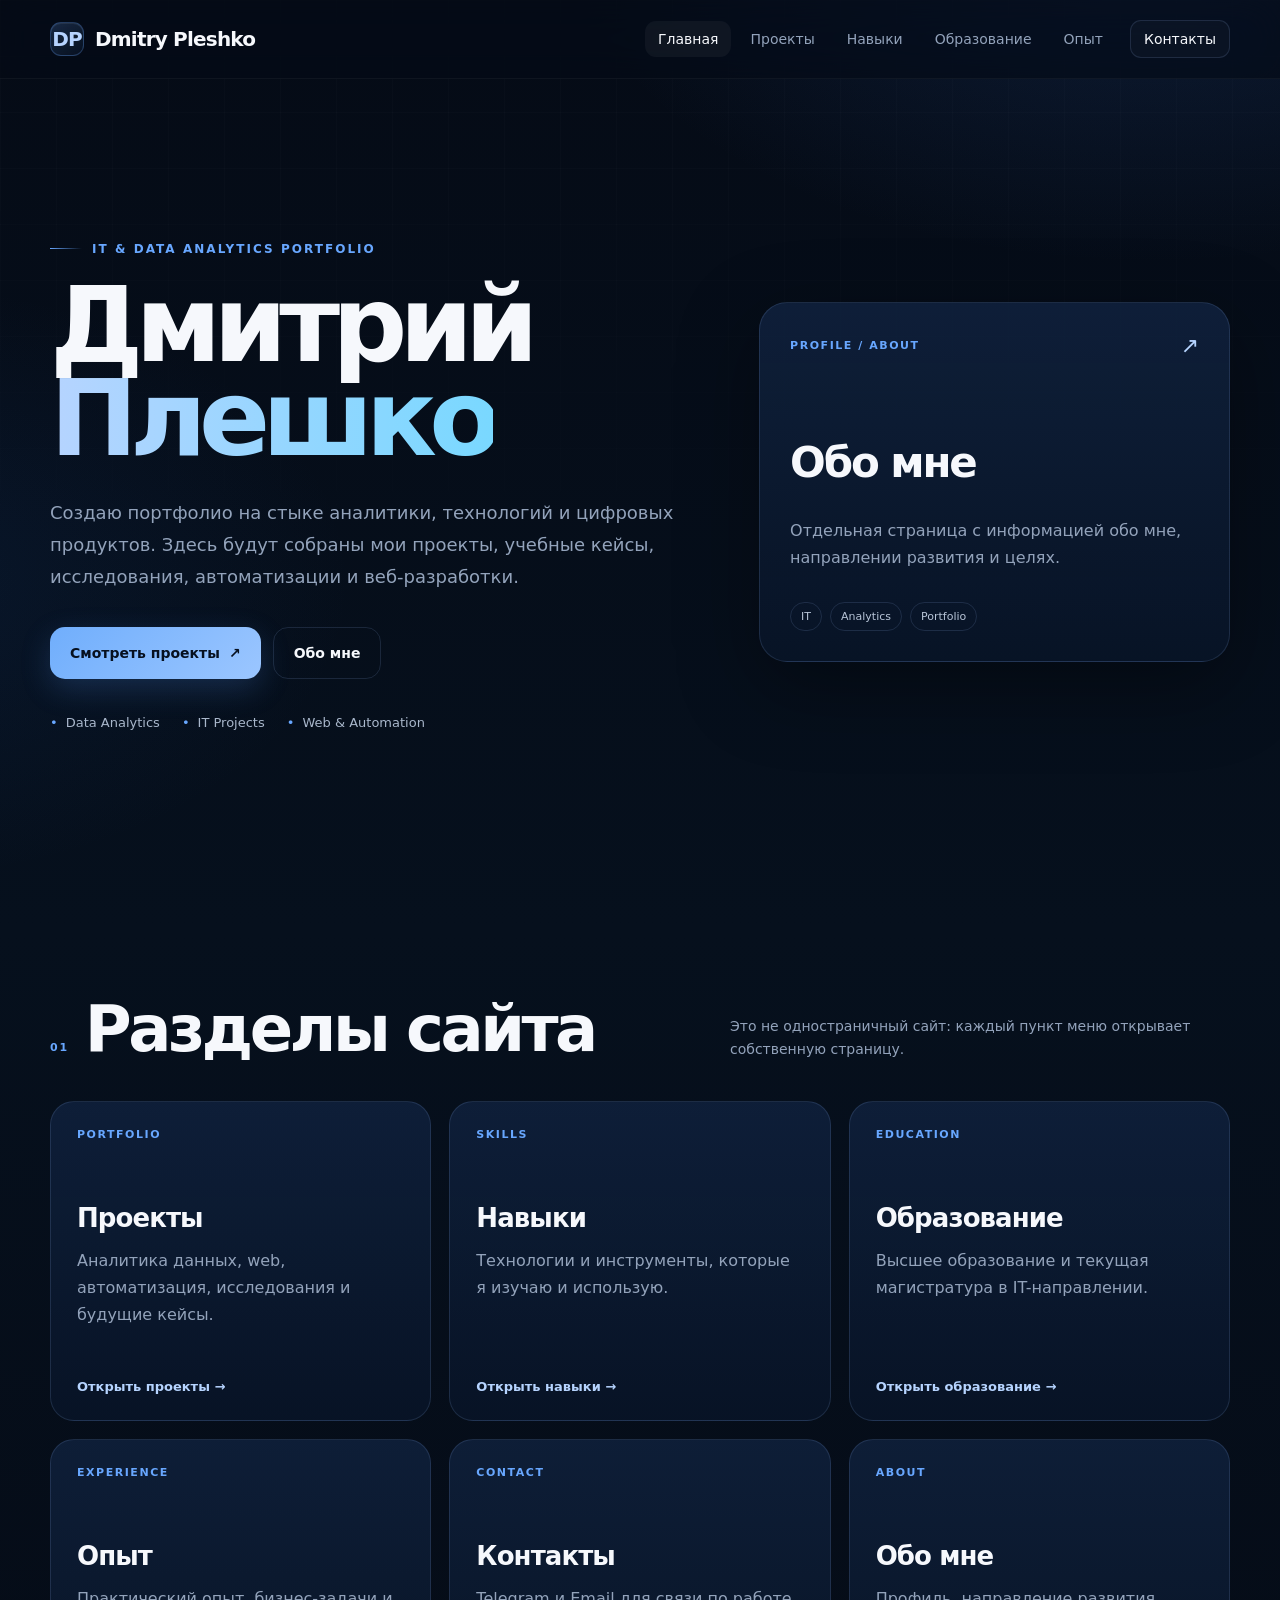
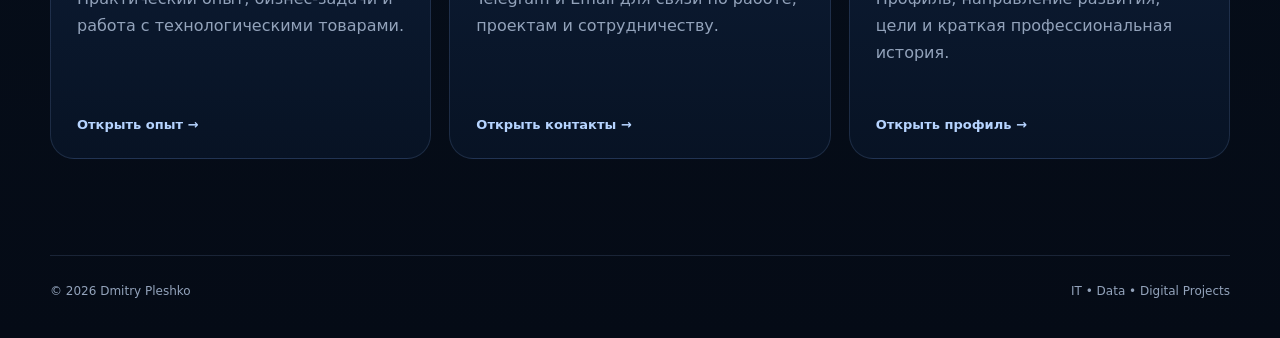
==== commit 8fe90aad: "Remove photos and reinforce multipage navigation" ====
--- a/index.html
+++ b/index.html
@@ -5,4 +5,7 @@
 <link rel="stylesheet" href="assets/style.css"><link rel="stylesheet" href="assets/overrides.css"></head><body>
 <header class="site-header"><nav class="nav container"><a class="brand" href="index.html"><span class="brand-mark"><span>DP</span></span><span>Dmitry Pleshko</span></a><div class="desktop-nav"><a class="active" href="index.html">Главная</a><a href="projects.html">Проекты</a><a href="skills.html">Навыки</a><a href="education.html">Образование</a><a href="experience.html">Опыт</a><a class="nav-contact" href="contact.html">Контакты</a></div><button class="menu-btn" aria-label="Открыть меню" aria-expanded="false">☰</button></nav></header>
 <div class="mobile-menu"><a href="index.html">Главная</a><a href="projects.html">Проекты</a><a href="skills.html">Навыки</a><a href="education.html">Образование</a><a href="experience.html">Опыт</a><a href="contact.html">Контакты</a></div>
-<main><section class="hero container"><div class="hero-copy reveal visible"><div class="kicker">IT & Data Analytics Portfolio</div><h1>Дмитрий <span class="accent">Плешко</span></h1><p class="hero-text">Создаю портфолио на стыке аналитики, технологий и цифровых продуктов. Здесь будут собраны мои проекты, учебные кейсы, исследования, автоматизации и веб-разработки.</p><div class="hero-actions"><a class="btn primary" href="projects.html">Смотреть проекты <span>↗</span></a><a class="btn" href="about.html">Обо мне</a></div><div class="hero-meta"><span>Data Analytics</span><span>IT Projects</span><span>Web & Automation</span></div></div><div class="visual-wrap reveal delay-1"><div class="visual-glow"></div><div class="photo-shell"><a class="photo-card photo-link" href="about.html" aria-label="Подробнее о Дмитрии Плешко"><img src="assets/dmitry.jpg" alt="Дмитрий Плешко"><div class="photo-hover"><span>Подробнее обо мне</span><b>↗</b></div><div class="photo-tag"><div><strong>Dmitry Pleshko</strong><span>IT & Data Analytics</span></div><i class="status-dot"></i></div></a></div></div></section><section class="section container"><div class="section-head reveal"><div class="section-title-wrap"><span class="index">01</span><h2>Направления</h2></div><div class="section-sub">Каждый раздел теперь открывается отдельной страницей сайта.</div></div><div class="cards"><a class="card flex reveal" href="projects.html"><div class="mini">Portfolio</div><h3>Проекты</h3><p>Аналитика данных, web, автоматизация, исследования и будущие кейсы.</p><div class="card-arrow">Открыть проекты →</div></a><a class="card flex reveal delay-1" href="skills.html"><div class="mini">Skills</div><h3>Навыки</h3><p>Технологии и инструменты, которые я изучаю и использую в работе.</p><div class="card-arrow">Открыть навыки →</div></a><a class="card flex reveal delay-2" href="education.html"><div class="mini">Education</div><h3>Образование</h3><p>Высшее образование и текущая магистратура в IT-направлении.</p><div class="card-arrow">Открыть образование →</div></a></div></section></main><footer class="container"><span>© 2026 Dmitry Pleshko</span><span>IT • Data • Digital Projects</span></footer><script src="assets/script.js"></script></body></html>+<main>
+<section class="hero hero-no-photo container"><div class="hero-copy reveal visible"><div class="kicker">IT & Data Analytics Portfolio</div><h1>Дмитрий <span class="accent">Плешко</span></h1><p class="hero-text">Создаю портфолио на стыке аналитики, технологий и цифровых продуктов. Здесь будут собраны мои проекты, учебные кейсы, исследования, автоматизации и веб-разработки.</p><div class="hero-actions"><a class="btn primary" href="projects.html">Смотреть проекты <span>↗</span></a><a class="btn" href="about.html">Обо мне</a></div><div class="hero-meta"><span>Data Analytics</span><span>IT Projects</span><span>Web & Automation</span></div></div><a class="profile-gateway reveal delay-1" href="about.html"><div class="profile-gateway-top"><span class="mini">Profile / About</span><span class="gateway-arrow">↗</span></div><h3>Обо мне</h3><p>Отдельная страница с информацией обо мне, направлении развития и целях.</p><div class="gateway-tags"><span>IT</span><span>Analytics</span><span>Portfolio</span></div></a></section>
+<section class="section container"><div class="section-head reveal"><div class="section-title-wrap"><span class="index">01</span><h2>Разделы сайта</h2></div><div class="section-sub">Это не одностраничный сайт: каждый пункт меню открывает собственную страницу.</div></div><div class="cards"><a class="card flex reveal" href="projects.html"><div class="mini">Portfolio</div><h3>Проекты</h3><p>Аналитика данных, web, автоматизация, исследования и будущие кейсы.</p><div class="card-arrow">Открыть проекты →</div></a><a class="card flex reveal delay-1" href="skills.html"><div class="mini">Skills</div><h3>Навыки</h3><p>Технологии и инструменты, которые я изучаю и использую.</p><div class="card-arrow">Открыть навыки →</div></a><a class="card flex reveal delay-2" href="education.html"><div class="mini">Education</div><h3>Образование</h3><p>Высшее образование и текущая магистратура в IT-направлении.</p><div class="card-arrow">Открыть образование →</div></a><a class="card flex reveal" href="experience.html"><div class="mini">Experience</div><h3>Опыт</h3><p>Практический опыт, бизнес-задачи и работа с технологическими товарами.</p><div class="card-arrow">Открыть опыт →</div></a><a class="card flex reveal delay-1" href="contact.html"><div class="mini">Contact</div><h3>Контакты</h3><p>Telegram и Email для связи по работе, проектам и сотрудничеству.</p><div class="card-arrow">Открыть контакты →</div></a><a class="card flex reveal delay-2" href="about.html"><div class="mini">About</div><h3>Обо мне</h3><p>Профиль, направление развития, цели и краткая профессиональная история.</p><div class="card-arrow">Открыть профиль →</div></a></div></section>
+</main><footer class="container"><span>© 2026 Dmitry Pleshko</span><span>IT • Data • Digital Projects</span></footer><script src="assets/script.js"></script></body></html>
--- a/assets/overrides.css
+++ b/assets/overrides.css
@@ -1 +1 @@
-.photo-link{display:block;position:relative;cursor:pointer}.photo-card{min-height:0;aspect-ratio:994/1582;background:#fff}.photo-card img{width:100%;height:100%;object-fit:contain;object-position:center;image-rendering:auto;transform:none;filter:none}.photo-card::after{background:linear-gradient(to top,rgba(4,12,24,.38) 0%,rgba(4,12,24,0) 30%)}.photo-hover{position:absolute;z-index:3;top:18px;right:18px;display:flex;align-items:center;gap:10px;padding:10px 12px;border-radius:14px;border:1px solid rgba(255,255,255,.16);background:rgba(5,14,27,.72);backdrop-filter:blur(14px);color:#fff;font-size:12px;font-weight:700;opacity:0;transform:translateY(-6px);transition:.25s ease}.photo-link:hover .photo-hover{opacity:1;transform:none}.photo-link:hover img{transform:scale(1.01)}.photo-link img{transition:transform .35s ease}.text-inline-link{color:var(--blue2);font-weight:750}.about-page{padding:88px 0 96px}.about-page-grid{display:grid;grid-template-columns:.82fr 1.18fr;gap:64px;align-items:start}.about-portrait{position:sticky;top:108px;border:1px solid var(--line);border-radius:28px;padding:10px;background:linear-gradient(145deg,rgba(255,255,255,.06),rgba(255,255,255,.015));box-shadow:var(--shadow)}.about-portrait img{width:100%;border-radius:21px;background:#fff}.about-content .kicker{margin-bottom:18px}.about-content h1{font-size:clamp(54px,7vw,92px);margin:0 0 28px}.about-intro{font-size:22px;line-height:1.55;color:#dbe7f7;margin-bottom:34px}.about-section{padding:28px 0;border-top:1px solid var(--line)}.about-section h3{font-size:22px;margin:0 0 12px}.about-section p{color:var(--muted);line-height:1.8;margin:0}.about-facts{display:grid;grid-template-columns:repeat(2,1fr);gap:12px;margin-top:18px}.fact{padding:16px;border:1px solid var(--line);border-radius:16px;background:rgba(255,255,255,.022)}.fact span{display:block;color:var(--muted);font-size:11px;text-transform:uppercase;letter-spacing:.12em;margin-bottom:6px}.fact strong{font-size:14px}.about-actions{display:flex;gap:12px;flex-wrap:wrap;margin-top:30px}@media(max-width:980px){.about-page-grid{grid-template-columns:1fr}.about-portrait{position:relative;top:auto;max-width:620px}.photo-card{aspect-ratio:994/1582}}@media(max-width:600px){.about-page{padding:52px 0 72px}.about-facts{grid-template-columns:1fr}.photo-hover{opacity:1;top:12px;right:12px}.photo-card{aspect-ratio:994/1582}}+.hero-no-photo{grid-template-columns:1.15fr .85fr;align-items:center}.profile-gateway{display:flex;flex-direction:column;min-height:360px;padding:30px;border:1px solid var(--line);border-radius:28px;background:linear-gradient(180deg,rgba(17,36,66,.78),rgba(9,22,42,.72));box-shadow:var(--shadow);transition:.28s ease}.profile-gateway:hover{transform:translateY(-6px);border-color:var(--line-strong)}.profile-gateway-top{display:flex;align-items:center;justify-content:space-between}.profile-gateway .mini{font-size:11px;letter-spacing:.14em;text-transform:uppercase;color:var(--blue);font-weight:800}.gateway-arrow{font-size:22px;color:var(--blue2)}.profile-gateway h3{font-size:42px;letter-spacing:-.05em;margin:80px 0 14px}.profile-gateway p{color:var(--muted);line-height:1.7;max-width:420px}.gateway-tags{display:flex;gap:8px;flex-wrap:wrap;margin-top:auto}.gateway-tags span{font-size:11px;color:#b8c5d8;border:1px solid var(--line);border-radius:999px;padding:7px 10px}.about-page{padding:88px 0 96px}.about-page-no-photo{max-width:900px}.about-content .kicker{margin-bottom:18px}.about-content h1{font-size:clamp(54px,7vw,92px);margin:0 0 28px}.about-intro{font-size:22px;line-height:1.55;color:#dbe7f7;margin-bottom:34px}.about-section{padding:28px 0;border-top:1px solid var(--line)}.about-section h3{font-size:22px;margin:0 0 12px}.about-section p{color:var(--muted);line-height:1.8;margin:0}.about-facts{display:grid;grid-template-columns:repeat(2,1fr);gap:12px;margin-top:18px}.fact{padding:16px;border:1px solid var(--line);border-radius:16px;background:rgba(255,255,255,.022)}.fact span{display:block;color:var(--muted);font-size:11px;text-transform:uppercase;letter-spacing:.12em;margin-bottom:6px}.fact strong{font-size:14px}.about-actions{display:flex;gap:12px;flex-wrap:wrap;margin-top:30px}.inner-page{padding-top:30px}.skills-page-grid{display:grid;grid-template-columns:repeat(2,1fr);gap:16px}.detail-card{border:1px solid var(--line);border-radius:22px;padding:28px;background:linear-gradient(180deg,rgba(17,36,66,.72),rgba(9,22,42,.68))}.detail-card>span{color:var(--blue);font-size:11px;font-weight:800;letter-spacing:.14em}.detail-card h3{font-size:28px;margin:42px 0 12px}.detail-card p{color:var(--muted);line-height:1.75;margin:0}.timeline-large{display:grid;grid-template-columns:140px 1fr;gap:28px;padding:30px 0;border-top:1px solid var(--line);max-width:900px}.timeline-year{font-size:13px;color:var(--blue2);font-weight:800}.timeline-large h3{font-size:28px;margin:8px 0 10px}.timeline-large p{color:var(--muted);line-height:1.75;margin:0}.contact-page-card{display:flex;align-items:center;justify-content:space-between;gap:28px;border:1px solid var(--line);border-radius:22px;padding:28px;margin-bottom:16px;background:rgba(13,28,52,.68)}.contact-page-card h3{font-size:28px;margin:8px 0}.contact-page-card p{color:var(--muted);margin:0}@media(max-width:980px){.hero-no-photo{grid-template-columns:1fr}.profile-gateway{min-height:300px}.about-page-no-photo{max-width:none}}@media(max-width:760px){.skills-page-grid{grid-template-columns:1fr}.timeline-large{grid-template-columns:1fr;gap:10px}.contact-page-card{align-items:flex-start;flex-direction:column}}@media(max-width:600px){.about-page{padding:52px 0 72px}.about-facts{grid-template-columns:1fr}.profile-gateway h3{font-size:34px;margin-top:54px}}
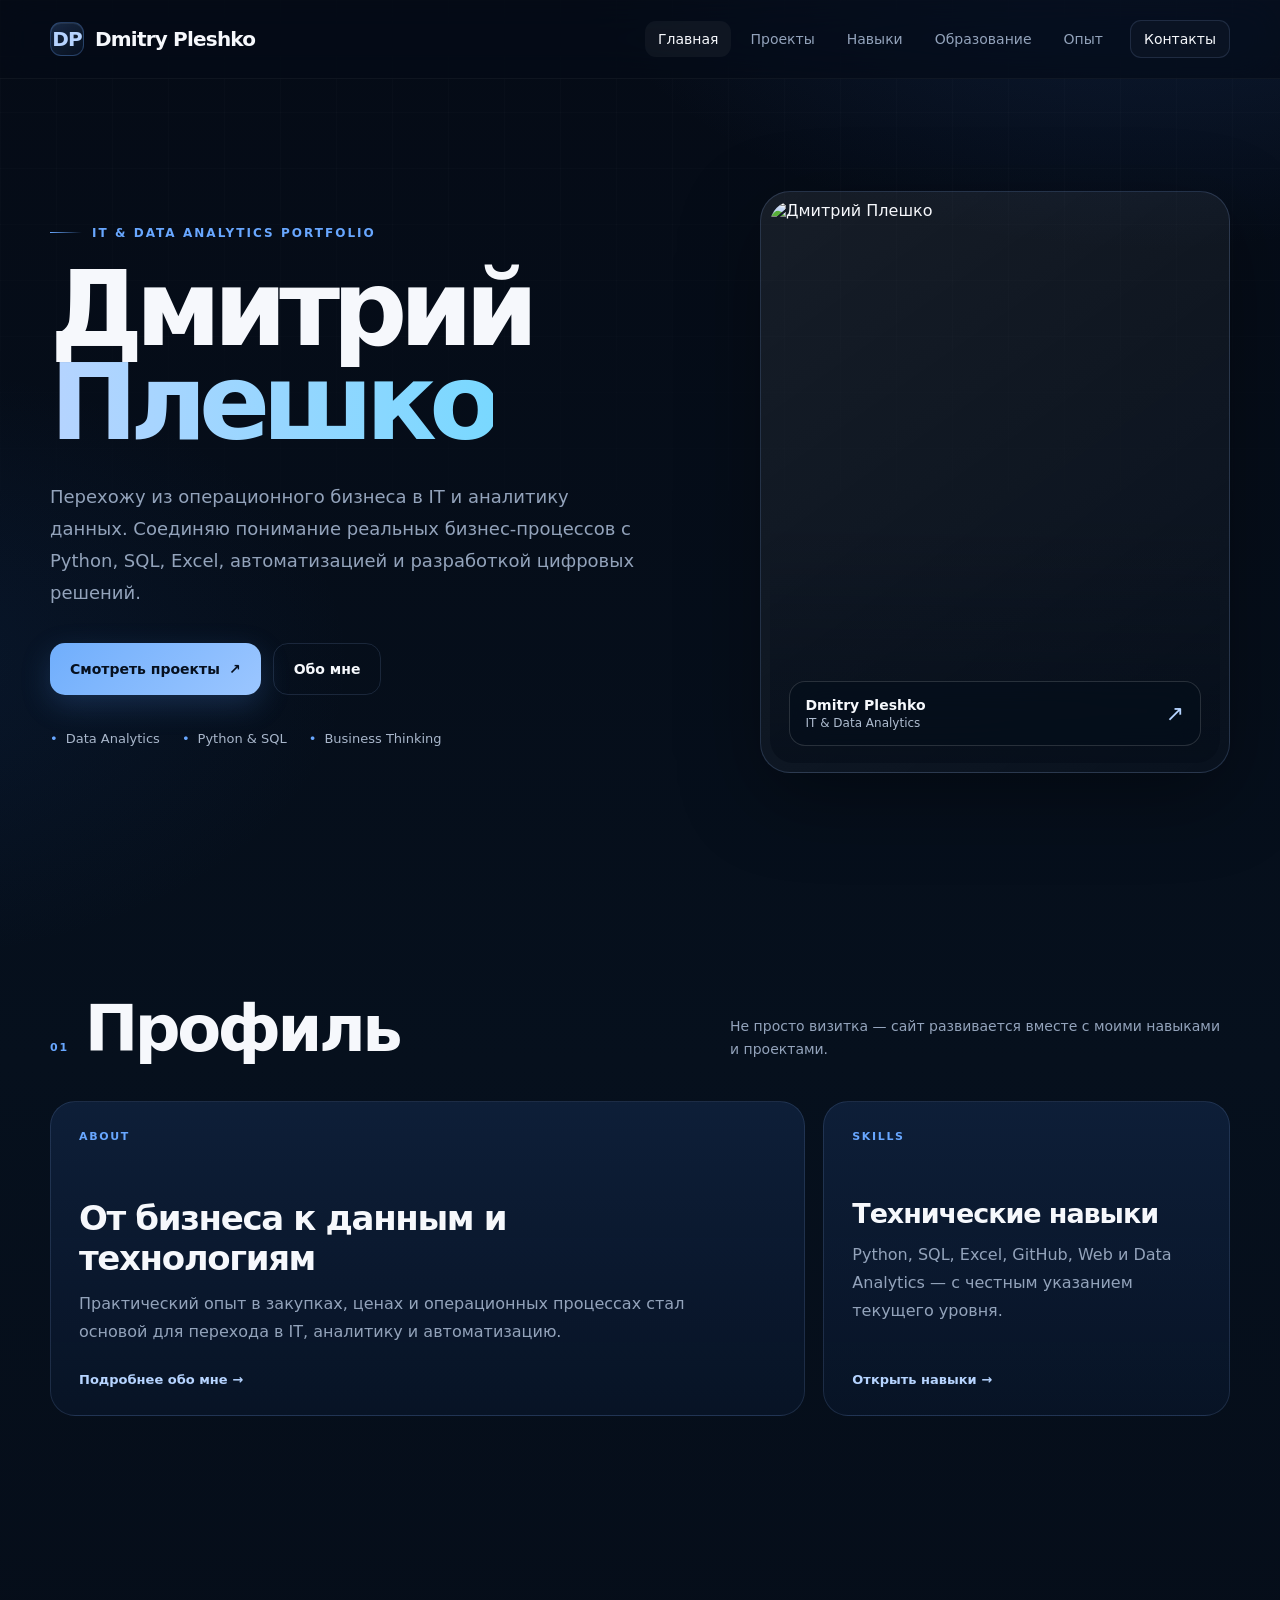
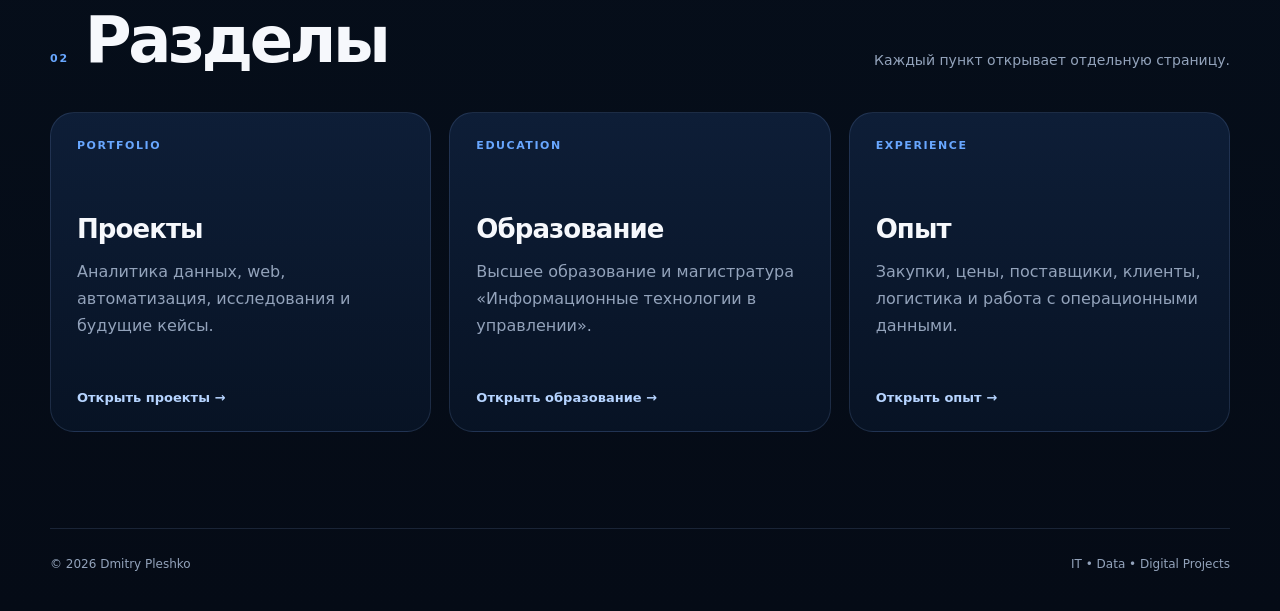
==== commit 505c8e95: "Add premium profile, skills and new portrait" ====
--- a/index.html
+++ b/index.html
@@ -1,11 +1 @@
-<!doctype html>
-<html lang="ru"><head><meta charset="utf-8"><meta name="viewport" content="width=device-width,initial-scale=1">
-<title>Dmitry Pleshko — IT & Data Analytics Portfolio</title>
-<meta name="description" content="Персональное портфолио Дмитрия Плешко: IT, аналитика данных, web и автоматизация.">
-<link rel="stylesheet" href="assets/style.css"><link rel="stylesheet" href="assets/overrides.css"></head><body>
-<header class="site-header"><nav class="nav container"><a class="brand" href="index.html"><span class="brand-mark"><span>DP</span></span><span>Dmitry Pleshko</span></a><div class="desktop-nav"><a class="active" href="index.html">Главная</a><a href="projects.html">Проекты</a><a href="skills.html">Навыки</a><a href="education.html">Образование</a><a href="experience.html">Опыт</a><a class="nav-contact" href="contact.html">Контакты</a></div><button class="menu-btn" aria-label="Открыть меню" aria-expanded="false">☰</button></nav></header>
-<div class="mobile-menu"><a href="index.html">Главная</a><a href="projects.html">Проекты</a><a href="skills.html">Навыки</a><a href="education.html">Образование</a><a href="experience.html">Опыт</a><a href="contact.html">Контакты</a></div>
-<main>
-<section class="hero hero-no-photo container"><div class="hero-copy reveal visible"><div class="kicker">IT & Data Analytics Portfolio</div><h1>Дмитрий <span class="accent">Плешко</span></h1><p class="hero-text">Создаю портфолио на стыке аналитики, технологий и цифровых продуктов. Здесь будут собраны мои проекты, учебные кейсы, исследования, автоматизации и веб-разработки.</p><div class="hero-actions"><a class="btn primary" href="projects.html">Смотреть проекты <span>↗</span></a><a class="btn" href="about.html">Обо мне</a></div><div class="hero-meta"><span>Data Analytics</span><span>IT Projects</span><span>Web & Automation</span></div></div><a class="profile-gateway reveal delay-1" href="about.html"><div class="profile-gateway-top"><span class="mini">Profile / About</span><span class="gateway-arrow">↗</span></div><h3>Обо мне</h3><p>Отдельная страница с информацией обо мне, направлении развития и целях.</p><div class="gateway-tags"><span>IT</span><span>Analytics</span><span>Portfolio</span></div></a></section>
-<section class="section container"><div class="section-head reveal"><div class="section-title-wrap"><span class="index">01</span><h2>Разделы сайта</h2></div><div class="section-sub">Это не одностраничный сайт: каждый пункт меню открывает собственную страницу.</div></div><div class="cards"><a class="card flex reveal" href="projects.html"><div class="mini">Portfolio</div><h3>Проекты</h3><p>Аналитика данных, web, автоматизация, исследования и будущие кейсы.</p><div class="card-arrow">Открыть проекты →</div></a><a class="card flex reveal delay-1" href="skills.html"><div class="mini">Skills</div><h3>Навыки</h3><p>Технологии и инструменты, которые я изучаю и использую.</p><div class="card-arrow">Открыть навыки →</div></a><a class="card flex reveal delay-2" href="education.html"><div class="mini">Education</div><h3>Образование</h3><p>Высшее образование и текущая магистратура в IT-направлении.</p><div class="card-arrow">Открыть образование →</div></a><a class="card flex reveal" href="experience.html"><div class="mini">Experience</div><h3>Опыт</h3><p>Практический опыт, бизнес-задачи и работа с технологическими товарами.</p><div class="card-arrow">Открыть опыт →</div></a><a class="card flex reveal delay-1" href="contact.html"><div class="mini">Contact</div><h3>Контакты</h3><p>Telegram и Email для связи по работе, проектам и сотрудничеству.</p><div class="card-arrow">Открыть контакты →</div></a><a class="card flex reveal delay-2" href="about.html"><div class="mini">About</div><h3>Обо мне</h3><p>Профиль, направление развития, цели и краткая профессиональная история.</p><div class="card-arrow">Открыть профиль →</div></a></div></section>
-</main><footer class="container"><span>© 2026 Dmitry Pleshko</span><span>IT • Data • Digital Projects</span></footer><script src="assets/script.js"></script></body></html>+<!doctype html><html lang="ru"><head><meta charset="utf-8"><meta name="viewport" content="width=device-width,initial-scale=1"><title>Dmitry Pleshko — IT & Data Analytics Portfolio</title><meta name="description" content="Дмитрий Плешко — портфолио в IT и Data Analytics: проекты, навыки, образование и опыт."><link rel="stylesheet" href="assets/style.css"><link rel="stylesheet" href="assets/overrides.css"></head><body><header class="site-header"><nav class="nav container"><a class="brand" href="index.html"><span class="brand-mark"><span>DP</span></span><span>Dmitry Pleshko</span></a><div class="desktop-nav"><a class="active" href="index.html">Главная</a><a href="projects.html">Проекты</a><a href="skills.html">Навыки</a><a href="education.html">Образование</a><a href="experience.html">Опыт</a><a class="nav-contact" href="contact.html">Контакты</a></div><button class="menu-btn" aria-label="Открыть меню" aria-expanded="false">☰</button></nav></header><div class="mobile-menu"><a href="index.html">Главная</a><a href="projects.html">Проекты</a><a href="skills.html">Навыки</a><a href="education.html">Образование</a><a href="experience.html">Опыт</a><a href="contact.html">Контакты</a></div><main><section class="hero hero-with-photo container"><div class="hero-copy reveal visible"><div class="kicker">IT & Data Analytics Portfolio</div><h1>Дмитрий <span class="accent">Плешко</span></h1><p class="hero-text">Перехожу из операционного бизнеса в IT и аналитику данных. Соединяю понимание реальных бизнес-процессов с Python, SQL, Excel, автоматизацией и разработкой цифровых решений.</p><div class="hero-actions"><a class="btn primary" href="projects.html">Смотреть проекты <span>↗</span></a><a class="btn" href="about.html">Обо мне</a></div><div class="hero-meta"><span>Data Analytics</span><span>Python & SQL</span><span>Business Thinking</span></div></div><a class="hero-portrait reveal delay-1" href="about.html" aria-label="Перейти на страницу обо мне"><div class="portrait-frame"><img src="assets/dmitry-portrait.jpg" alt="Дмитрий Плешко"><div class="portrait-shade"></div><div class="portrait-caption"><div><strong>Dmitry Pleshko</strong><span>IT & Data Analytics</span></div><div class="portrait-arrow">↗</div></div></div></a></section><section class="section container"><div class="section-head reveal"><div class="section-title-wrap"><span class="index">01</span><h2>Профиль</h2></div><div class="section-sub">Не просто визитка — сайт развивается вместе с моими навыками и проектами.</div></div><div class="home-profile-grid"><a class="home-profile-card main-card reveal" href="about.html"><div class="mini">About</div><h3>От бизнеса к данным и технологиям</h3><p>Практический опыт в закупках, ценах и операционных процессах стал основой для перехода в IT, аналитику и автоматизацию.</p><div class="card-arrow">Подробнее обо мне →</div></a><a class="home-profile-card reveal delay-1" href="skills.html"><div class="mini">Skills</div><h3>Технические навыки</h3><p>Python, SQL, Excel, GitHub, Web и Data Analytics — с честным указанием текущего уровня.</p><div class="card-arrow">Открыть навыки →</div></a></div></section><section class="section container"><div class="section-head reveal"><div class="section-title-wrap"><span class="index">02</span><h2>Разделы</h2></div><div class="section-sub">Каждый пункт открывает отдельную страницу.</div></div><div class="cards"><a class="card flex reveal" href="projects.html"><div class="mini">Portfolio</div><h3>Проекты</h3><p>Аналитика данных, web, автоматизация, исследования и будущие кейсы.</p><div class="card-arrow">Открыть проекты →</div></a><a class="card flex reveal delay-1" href="education.html"><div class="mini">Education</div><h3>Образование</h3><p>Высшее образование и магистратура «Информационные технологии в управлении».</p><div class="card-arrow">Открыть образование →</div></a><a class="card flex reveal delay-2" href="experience.html"><div class="mini">Experience</div><h3>Опыт</h3><p>Закупки, цены, поставщики, клиенты, логистика и работа с операционными данными.</p><div class="card-arrow">Открыть опыт →</div></a></div></section></main><footer class="container"><span>© 2026 Dmitry Pleshko</span><span>IT • Data • Digital Projects</span></footer><script src="assets/script.js"></script></body></html>
--- a/assets/overrides.css
+++ b/assets/overrides.css
@@ -1 +1,21 @@
-.hero-no-photo{grid-template-columns:1.15fr .85fr;align-items:center}.profile-gateway{display:flex;flex-direction:column;min-height:360px;padding:30px;border:1px solid var(--line);border-radius:28px;background:linear-gradient(180deg,rgba(17,36,66,.78),rgba(9,22,42,.72));box-shadow:var(--shadow);transition:.28s ease}.profile-gateway:hover{transform:translateY(-6px);border-color:var(--line-strong)}.profile-gateway-top{display:flex;align-items:center;justify-content:space-between}.profile-gateway .mini{font-size:11px;letter-spacing:.14em;text-transform:uppercase;color:var(--blue);font-weight:800}.gateway-arrow{font-size:22px;color:var(--blue2)}.profile-gateway h3{font-size:42px;letter-spacing:-.05em;margin:80px 0 14px}.profile-gateway p{color:var(--muted);line-height:1.7;max-width:420px}.gateway-tags{display:flex;gap:8px;flex-wrap:wrap;margin-top:auto}.gateway-tags span{font-size:11px;color:#b8c5d8;border:1px solid var(--line);border-radius:999px;padding:7px 10px}.about-page{padding:88px 0 96px}.about-page-no-photo{max-width:900px}.about-content .kicker{margin-bottom:18px}.about-content h1{font-size:clamp(54px,7vw,92px);margin:0 0 28px}.about-intro{font-size:22px;line-height:1.55;color:#dbe7f7;margin-bottom:34px}.about-section{padding:28px 0;border-top:1px solid var(--line)}.about-section h3{font-size:22px;margin:0 0 12px}.about-section p{color:var(--muted);line-height:1.8;margin:0}.about-facts{display:grid;grid-template-columns:repeat(2,1fr);gap:12px;margin-top:18px}.fact{padding:16px;border:1px solid var(--line);border-radius:16px;background:rgba(255,255,255,.022)}.fact span{display:block;color:var(--muted);font-size:11px;text-transform:uppercase;letter-spacing:.12em;margin-bottom:6px}.fact strong{font-size:14px}.about-actions{display:flex;gap:12px;flex-wrap:wrap;margin-top:30px}.inner-page{padding-top:30px}.skills-page-grid{display:grid;grid-template-columns:repeat(2,1fr);gap:16px}.detail-card{border:1px solid var(--line);border-radius:22px;padding:28px;background:linear-gradient(180deg,rgba(17,36,66,.72),rgba(9,22,42,.68))}.detail-card>span{color:var(--blue);font-size:11px;font-weight:800;letter-spacing:.14em}.detail-card h3{font-size:28px;margin:42px 0 12px}.detail-card p{color:var(--muted);line-height:1.75;margin:0}.timeline-large{display:grid;grid-template-columns:140px 1fr;gap:28px;padding:30px 0;border-top:1px solid var(--line);max-width:900px}.timeline-year{font-size:13px;color:var(--blue2);font-weight:800}.timeline-large h3{font-size:28px;margin:8px 0 10px}.timeline-large p{color:var(--muted);line-height:1.75;margin:0}.contact-page-card{display:flex;align-items:center;justify-content:space-between;gap:28px;border:1px solid var(--line);border-radius:22px;padding:28px;margin-bottom:16px;background:rgba(13,28,52,.68)}.contact-page-card h3{font-size:28px;margin:8px 0}.contact-page-card p{color:var(--muted);margin:0}@media(max-width:980px){.hero-no-photo{grid-template-columns:1fr}.profile-gateway{min-height:300px}.about-page-no-photo{max-width:none}}@media(max-width:760px){.skills-page-grid{grid-template-columns:1fr}.timeline-large{grid-template-columns:1fr;gap:10px}.contact-page-card{align-items:flex-start;flex-direction:column}}@media(max-width:600px){.about-page{padding:52px 0 72px}.about-facts{grid-template-columns:1fr}.profile-gateway h3{font-size:34px;margin-top:54px}}+/* Premium profile + skills update */
+.hero-with-photo{grid-template-columns:1.05fr .95fr;align-items:center;gap:64px}
+.hero-portrait{display:block;position:relative;max-width:470px;margin-left:auto;width:100%}
+.portrait-frame{position:relative;border-radius:30px;padding:9px;border:1px solid rgba(151,190,255,.18);background:linear-gradient(145deg,rgba(255,255,255,.07),rgba(255,255,255,.015));box-shadow:var(--shadow);overflow:hidden}
+.portrait-frame img{display:block;width:100%;aspect-ratio:4/5;object-fit:cover;object-position:center top;border-radius:23px}
+.portrait-shade{position:absolute;inset:9px;border-radius:23px;background:linear-gradient(to top,rgba(4,12,24,.58),transparent 43%);pointer-events:none}
+.portrait-caption{position:absolute;left:28px;right:28px;bottom:26px;display:flex;align-items:center;justify-content:space-between;gap:16px;padding:15px 16px;border:1px solid rgba(255,255,255,.14);border-radius:16px;background:rgba(5,14,27,.72);backdrop-filter:blur(16px)}
+.portrait-caption strong{display:block;font-size:14px}.portrait-caption span{display:block;color:#afbdd0;font-size:12px;margin-top:3px}.portrait-arrow{font-size:22px;color:var(--blue2);transition:.2s}.hero-portrait:hover .portrait-arrow{transform:translate(2px,-2px)}.hero-portrait:hover .portrait-frame{border-color:var(--line-strong)}
+.home-profile-grid{display:grid;grid-template-columns:1.3fr .7fr;gap:18px}.home-profile-card{min-height:300px;border:1px solid var(--line);border-radius:25px;padding:28px;background:linear-gradient(180deg,rgba(16,35,64,.78),rgba(9,22,42,.72));display:flex;flex-direction:column;transition:.25s}.home-profile-card:hover{transform:translateY(-5px);border-color:var(--line-strong)}.home-profile-card .mini{color:var(--blue);font-size:11px;letter-spacing:.15em;text-transform:uppercase;font-weight:800}.home-profile-card h3{font-size:34px;letter-spacing:-.04em;margin:55px 0 12px;max-width:650px}.home-profile-card p{color:var(--muted);line-height:1.75;margin:0;max-width:620px}.home-profile-card .card-arrow{margin-top:auto}.home-profile-card:not(.main-card) h3{font-size:27px}
+.about-page{padding:72px 0 96px}.about-hero-grid{display:grid;grid-template-columns:.8fr 1.2fr;gap:60px;align-items:start;margin-bottom:70px}.about-photo{position:sticky;top:105px;border:1px solid var(--line);border-radius:28px;padding:9px;background:linear-gradient(145deg,rgba(255,255,255,.06),rgba(255,255,255,.015));box-shadow:var(--shadow)}.about-photo img{width:100%;aspect-ratio:4/5;object-fit:cover;object-position:center top;border-radius:21px;display:block}.about-photo-badge{padding:16px 8px 7px}.about-photo-badge span{display:block;color:var(--muted);font-size:11px;text-transform:uppercase;letter-spacing:.12em;margin-bottom:5px}.about-photo-badge strong{font-size:15px}.about-hero-copy h1{font-size:clamp(50px,6vw,84px);margin:18px 0 26px}.about-lead{font-size:20px;line-height:1.7;color:#d7e2f2;max-width:800px}.about-quick-facts{display:grid;grid-template-columns:repeat(2,1fr);gap:11px;margin-top:32px}.about-quick-facts>div{padding:16px;border:1px solid var(--line);border-radius:16px;background:rgba(255,255,255,.022)}.about-quick-facts span{display:block;color:var(--muted);font-size:10px;text-transform:uppercase;letter-spacing:.12em;margin-bottom:7px}.about-quick-facts strong{font-size:13px;line-height:1.45}.about-story{display:grid;grid-template-columns:100px 1fr;gap:30px;max-width:960px;margin-left:auto;padding:42px 0;border-top:1px solid var(--line)}.story-index{color:var(--blue);font-size:12px;font-weight:800;letter-spacing:.15em}.about-story h2{font-size:34px;margin:0 0 16px}.about-story p{color:var(--muted);font-size:16px;line-height:1.9;margin:0}.about-story strong{color:#dce8f8;font-weight:650}.about-cta{margin-top:55px;padding:28px;border:1px solid var(--line);border-radius:24px;background:linear-gradient(180deg,rgba(17,36,66,.72),rgba(9,22,42,.68));display:flex;align-items:center;justify-content:space-between;gap:28px}.about-cta span{font-size:10px;letter-spacing:.14em;text-transform:uppercase;color:var(--blue)}.about-cta h3{font-size:28px;margin:6px 0 0}
+.skills-hero{max-width:980px}.skill-group{padding:46px 0;border-top:1px solid var(--line)}.skill-group-head{display:grid;grid-template-columns:70px 1fr;gap:15px;margin-bottom:26px}.skill-group-head>span{color:var(--blue);font-size:12px;font-weight:800;letter-spacing:.14em}.skill-group-head h2{font-size:38px;margin:0 0 7px}.skill-group-head p{color:var(--muted);margin:0}.skills-premium-grid{display:grid;grid-template-columns:repeat(2,1fr);gap:15px}.skill-premium{min-height:235px;border:1px solid var(--line);border-radius:22px;padding:25px;background:linear-gradient(180deg,rgba(17,36,66,.72),rgba(9,22,42,.68));transition:.25s}.skill-premium:hover{transform:translateY(-4px);border-color:var(--line-strong)}.skill-top{display:flex;align-items:center;justify-content:space-between;gap:15px}.skill-top h3{font-size:26px;margin:0}.level{font-size:10px;text-transform:uppercase;letter-spacing:.08em;padding:6px 9px;border-radius:999px;border:1px solid var(--line)}.level.learning{color:#9cc6ff}.level.practice{color:#79d8ff}.level.strong{color:#77e5b3}.skill-premium p{color:var(--muted);line-height:1.75;margin:22px 0 0}.skill-tags{display:flex;gap:7px;flex-wrap:wrap;margin-top:22px}.skill-tags span,.learning-cloud span{font-size:11px;border:1px solid var(--line);border-radius:999px;padding:7px 10px;color:#b8c5d8;background:rgba(255,255,255,.018)}.learning-cloud{display:flex;flex-wrap:wrap;gap:10px}.learning-cloud span{font-size:13px;padding:11px 14px;transition:.2s}.learning-cloud span:hover{border-color:var(--line-strong);color:var(--text);transform:translateY(-2px)}
+@media(max-width:980px){.hero-with-photo{grid-template-columns:1fr}.hero-portrait{margin:0 auto;max-width:450px}.home-profile-grid{grid-template-columns:1fr}.about-hero-grid{grid-template-columns:1fr}.about-photo{position:static;max-width:430px;margin:0 auto}.about-story{margin-left:0}.skills-premium-grid{grid-template-columns:1fr}}
+@media(max-width:650px){.hero-portrait{max-width:360px}.home-profile-card h3{font-size:29px}.about-quick-facts{grid-template-columns:1fr}.about-story{grid-template-columns:1fr;gap:12px}.about-story h2{font-size:29px}.about-cta{align-items:flex-start;flex-direction:column}.skill-group-head{grid-template-columns:1fr;gap:8px}.skill-group-head h2{font-size:32px}.skill-top{align-items:flex-start;flex-direction:column}.portrait-caption{left:20px;right:20px;bottom:20px}}
+.inner-page{padding-top:30px}
+.timeline-large{display:grid;grid-template-columns:140px 1fr;gap:28px;padding:30px 0;border-top:1px solid var(--line);max-width:900px}
+.timeline-year{font-size:13px;color:var(--blue2);font-weight:800}
+.timeline-large h3{font-size:28px;margin:8px 0 10px}
+.timeline-large p{color:var(--muted);line-height:1.75;margin:0}
+.contact-page-card{display:flex;align-items:center;justify-content:space-between;gap:28px;border:1px solid var(--line);border-radius:22px;padding:28px;margin-bottom:16px;background:rgba(13,28,52,.68)}
+.contact-page-card h3{font-size:28px;margin:8px 0}.contact-page-card p{color:var(--muted);margin:0}
+@media(max-width:760px){.timeline-large{grid-template-columns:1fr;gap:10px}.contact-page-card{align-items:flex-start;flex-direction:column}}
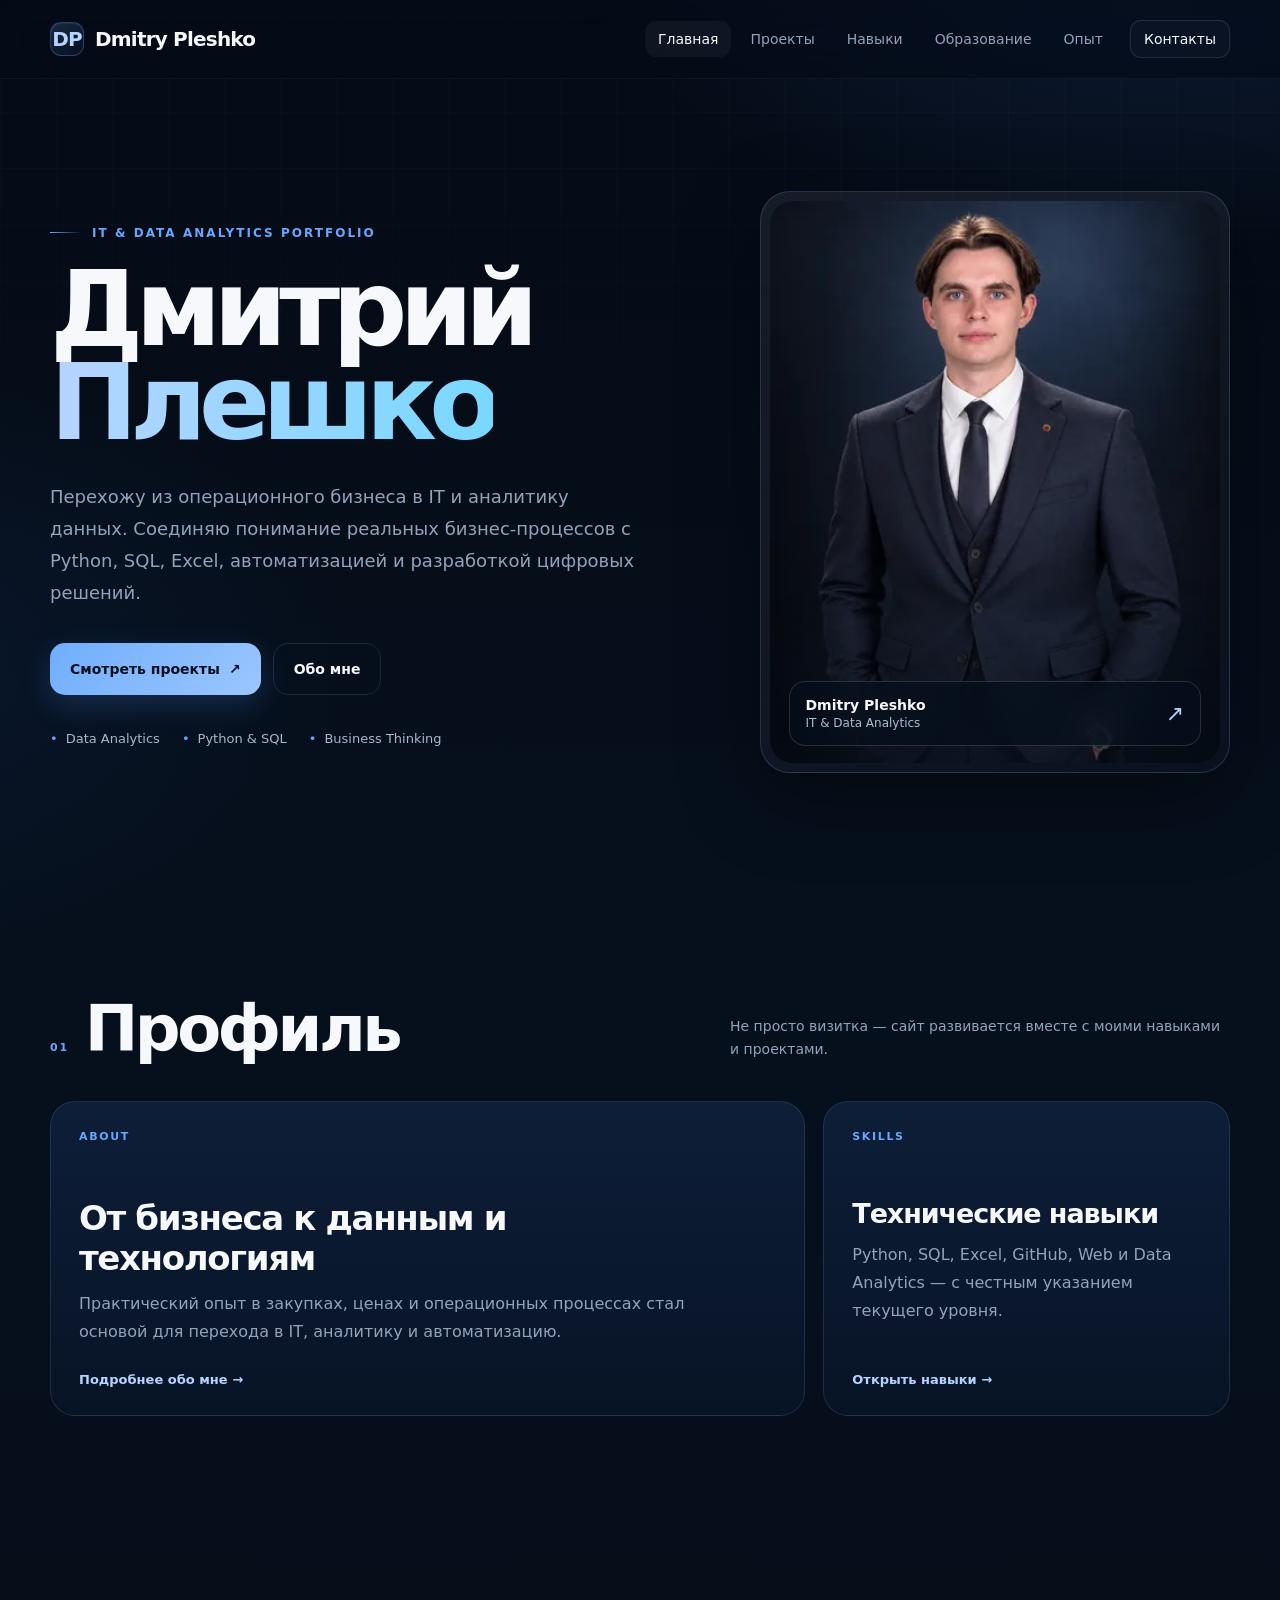
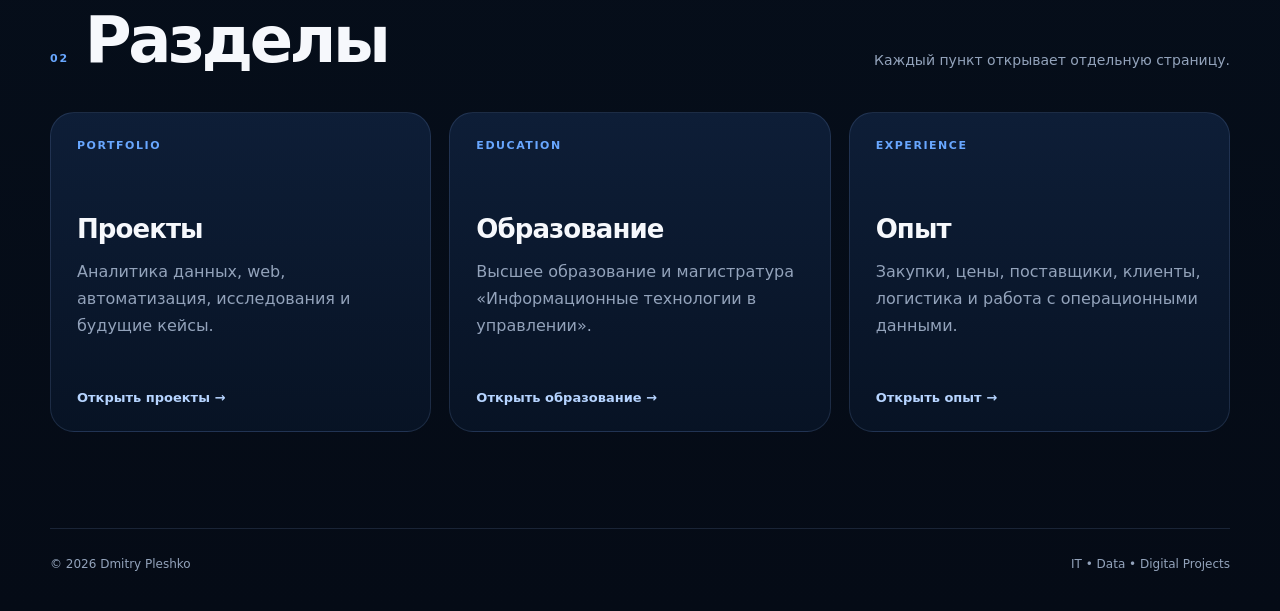
==== commit ad0dba52: "Fix portrait source on homepage" ====
--- a/index.html
+++ b/index.html
@@ -1 +1 @@
-<!doctype html><html lang="ru"><head><meta charset="utf-8"><meta name="viewport" content="width=device-width,initial-scale=1"><title>Dmitry Pleshko — IT & Data Analytics Portfolio</title><meta name="description" content="Дмитрий Плешко — портфолио в IT и Data Analytics: проекты, навыки, образование и опыт."><link rel="stylesheet" href="assets/style.css"><link rel="stylesheet" href="assets/overrides.css"></head><body><header class="site-header"><nav class="nav container"><a class="brand" href="index.html"><span class="brand-mark"><span>DP</span></span><span>Dmitry Pleshko</span></a><div class="desktop-nav"><a class="active" href="index.html">Главная</a><a href="projects.html">Проекты</a><a href="skills.html">Навыки</a><a href="education.html">Образование</a><a href="experience.html">Опыт</a><a class="nav-contact" href="contact.html">Контакты</a></div><button class="menu-btn" aria-label="Открыть меню" aria-expanded="false">☰</button></nav></header><div class="mobile-menu"><a href="index.html">Главная</a><a href="projects.html">Проекты</a><a href="skills.html">Навыки</a><a href="education.html">Образование</a><a href="experience.html">Опыт</a><a href="contact.html">Контакты</a></div><main><section class="hero hero-with-photo container"><div class="hero-copy reveal visible"><div class="kicker">IT & Data Analytics Portfolio</div><h1>Дмитрий <span class="accent">Плешко</span></h1><p class="hero-text">Перехожу из операционного бизнеса в IT и аналитику данных. Соединяю понимание реальных бизнес-процессов с Python, SQL, Excel, автоматизацией и разработкой цифровых решений.</p><div class="hero-actions"><a class="btn primary" href="projects.html">Смотреть проекты <span>↗</span></a><a class="btn" href="about.html">Обо мне</a></div><div class="hero-meta"><span>Data Analytics</span><span>Python & SQL</span><span>Business Thinking</span></div></div><a class="hero-portrait reveal delay-1" href="about.html" aria-label="Перейти на страницу обо мне"><div class="portrait-frame"><img src="assets/dmitry-portrait.jpg" alt="Дмитрий Плешко"><div class="portrait-shade"></div><div class="portrait-caption"><div><strong>Dmitry Pleshko</strong><span>IT & Data Analytics</span></div><div class="portrait-arrow">↗</div></div></div></a></section><section class="section container"><div class="section-head reveal"><div class="section-title-wrap"><span class="index">01</span><h2>Профиль</h2></div><div class="section-sub">Не просто визитка — сайт развивается вместе с моими навыками и проектами.</div></div><div class="home-profile-grid"><a class="home-profile-card main-card reveal" href="about.html"><div class="mini">About</div><h3>От бизнеса к данным и технологиям</h3><p>Практический опыт в закупках, ценах и операционных процессах стал основой для перехода в IT, аналитику и автоматизацию.</p><div class="card-arrow">Подробнее обо мне →</div></a><a class="home-profile-card reveal delay-1" href="skills.html"><div class="mini">Skills</div><h3>Технические навыки</h3><p>Python, SQL, Excel, GitHub, Web и Data Analytics — с честным указанием текущего уровня.</p><div class="card-arrow">Открыть навыки →</div></a></div></section><section class="section container"><div class="section-head reveal"><div class="section-title-wrap"><span class="index">02</span><h2>Разделы</h2></div><div class="section-sub">Каждый пункт открывает отдельную страницу.</div></div><div class="cards"><a class="card flex reveal" href="projects.html"><div class="mini">Portfolio</div><h3>Проекты</h3><p>Аналитика данных, web, автоматизация, исследования и будущие кейсы.</p><div class="card-arrow">Открыть проекты →</div></a><a class="card flex reveal delay-1" href="education.html"><div class="mini">Education</div><h3>Образование</h3><p>Высшее образование и магистратура «Информационные технологии в управлении».</p><div class="card-arrow">Открыть образование →</div></a><a class="card flex reveal delay-2" href="experience.html"><div class="mini">Experience</div><h3>Опыт</h3><p>Закупки, цены, поставщики, клиенты, логистика и работа с операционными данными.</p><div class="card-arrow">Открыть опыт →</div></a></div></section></main><footer class="container"><span>© 2026 Dmitry Pleshko</span><span>IT • Data • Digital Projects</span></footer><script src="assets/script.js"></script></body></html>+<!doctype html><html lang="ru"><head><meta charset="utf-8"><meta name="viewport" content="width=device-width,initial-scale=1"><title>Dmitry Pleshko — IT & Data Analytics Portfolio</title><meta name="description" content="Дмитрий Плешко — портфолио в IT и Data Analytics: проекты, навыки, образование и опыт."><link rel="stylesheet" href="assets/style.css"><link rel="stylesheet" href="assets/overrides.css"></head><body><header class="site-header"><nav class="nav container"><a class="brand" href="index.html"><span class="brand-mark"><span>DP</span></span><span>Dmitry Pleshko</span></a><div class="desktop-nav"><a class="active" href="index.html">Главная</a><a href="projects.html">Проекты</a><a href="skills.html">Навыки</a><a href="education.html">Образование</a><a href="experience.html">Опыт</a><a class="nav-contact" href="contact.html">Контакты</a></div><button class="menu-btn" aria-label="Открыть меню" aria-expanded="false">☰</button></nav></header><div class="mobile-menu"><a href="index.html">Главная</a><a href="projects.html">Проекты</a><a href="skills.html">Навыки</a><a href="education.html">Образование</a><a href="experience.html">Опыт</a><a href="contact.html">Контакты</a></div><main><section class="hero hero-with-photo container"><div class="hero-copy reveal visible"><div class="kicker">IT & Data Analytics Portfolio</div><h1>Дмитрий <span class="accent">Плешко</span></h1><p class="hero-text">Перехожу из операционного бизнеса в IT и аналитику данных. Соединяю понимание реальных бизнес-процессов с Python, SQL, Excel, автоматизацией и разработкой цифровых решений.</p><div class="hero-actions"><a class="btn primary" href="projects.html">Смотреть проекты <span>↗</span></a><a class="btn" href="about.html">Обо мне</a></div><div class="hero-meta"><span>Data Analytics</span><span>Python & SQL</span><span>Business Thinking</span></div></div><a class="hero-portrait reveal delay-1" href="about.html" aria-label="Перейти на страницу обо мне"><div class="portrait-frame"><img src="assets/dmitry-portrait-v2.svg" alt="Дмитрий Плешко"><div class="portrait-shade"></div><div class="portrait-caption"><div><strong>Dmitry Pleshko</strong><span>IT & Data Analytics</span></div><div class="portrait-arrow">↗</div></div></div></a></section><section class="section container"><div class="section-head reveal"><div class="section-title-wrap"><span class="index">01</span><h2>Профиль</h2></div><div class="section-sub">Не просто визитка — сайт развивается вместе с моими навыками и проектами.</div></div><div class="home-profile-grid"><a class="home-profile-card main-card reveal" href="about.html"><div class="mini">About</div><h3>От бизнеса к данным и технологиям</h3><p>Практический опыт в закупках, ценах и операционных процессах стал основой для перехода в IT, аналитику и автоматизацию.</p><div class="card-arrow">Подробнее обо мне →</div></a><a class="home-profile-card reveal delay-1" href="skills.html"><div class="mini">Skills</div><h3>Технические навыки</h3><p>Python, SQL, Excel, GitHub, Web и Data Analytics — с честным указанием текущего уровня.</p><div class="card-arrow">Открыть навыки →</div></a></div></section><section class="section container"><div class="section-head reveal"><div class="section-title-wrap"><span class="index">02</span><h2>Разделы</h2></div><div class="section-sub">Каждый пункт открывает отдельную страницу.</div></div><div class="cards"><a class="card flex reveal" href="projects.html"><div class="mini">Portfolio</div><h3>Проекты</h3><p>Аналитика данных, web, автоматизация, исследования и будущие кейсы.</p><div class="card-arrow">Открыть проекты →</div></a><a class="card flex reveal delay-1" href="education.html"><div class="mini">Education</div><h3>Образование</h3><p>Высшее образование и магистратура «Информационные технологии в управлении».</p><div class="card-arrow">Открыть образование →</div></a><a class="card flex reveal delay-2" href="experience.html"><div class="mini">Experience</div><h3>Опыт</h3><p>Закупки, цены, поставщики, клиенты, логистика и работа с операционными данными.</p><div class="card-arrow">Открыть опыт →</div></a></div></section></main><footer class="container"><span>© 2026 Dmitry Pleshko</span><span>IT • Data • Digital Projects</span></footer><script src="assets/script.js"></script></body></html>
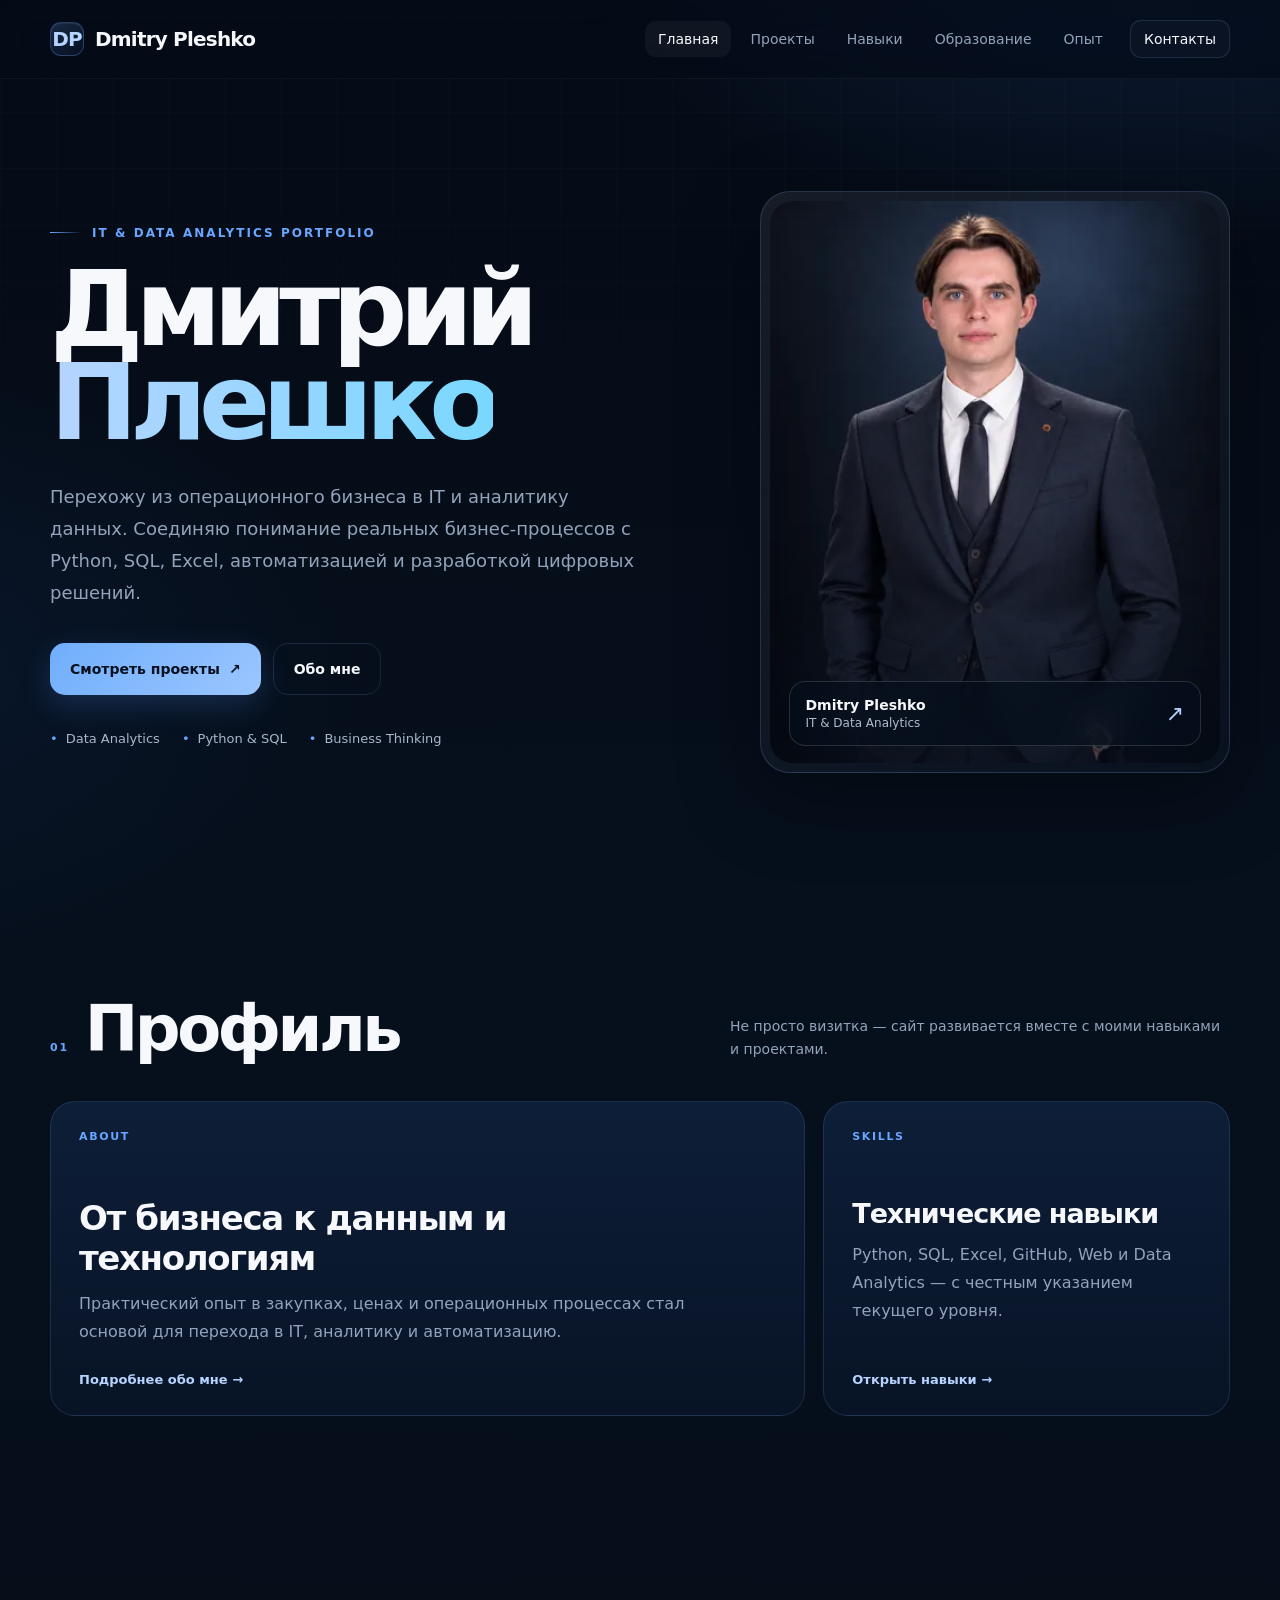
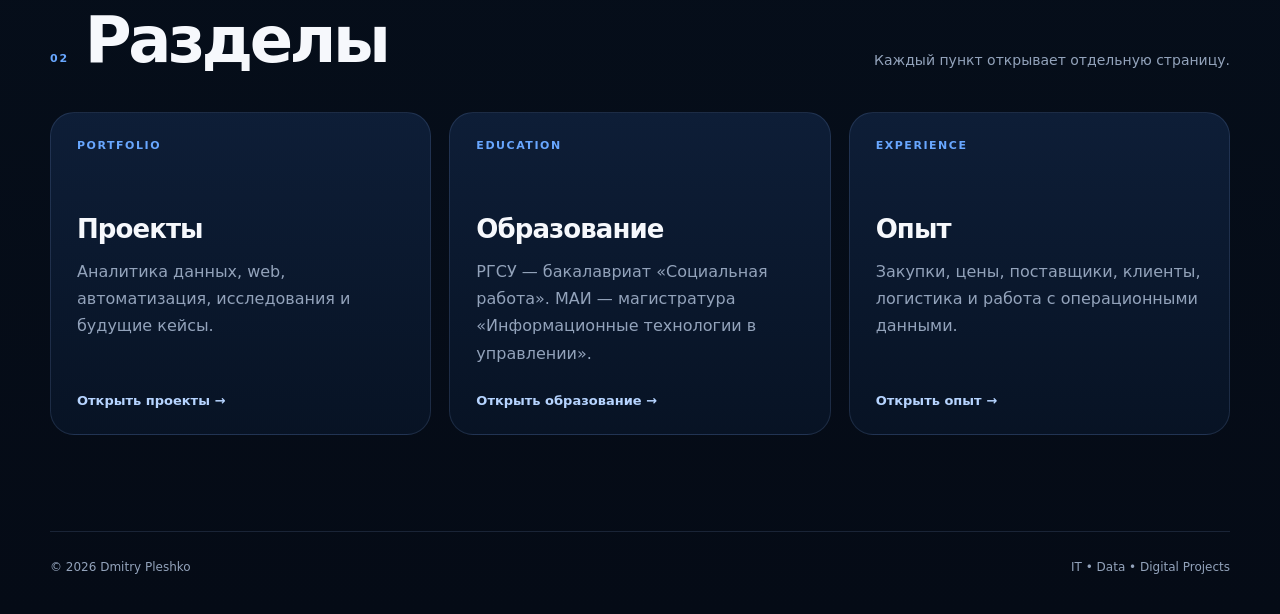
==== commit c2beb1de: "Update homepage education with RGSU and MAI" ====
--- a/index.html
+++ b/index.html
@@ -1 +1 @@
-<!doctype html><html lang="ru"><head><meta charset="utf-8"><meta name="viewport" content="width=device-width,initial-scale=1"><title>Dmitry Pleshko — IT & Data Analytics Portfolio</title><meta name="description" content="Дмитрий Плешко — портфолио в IT и Data Analytics: проекты, навыки, образование и опыт."><link rel="stylesheet" href="assets/style.css"><link rel="stylesheet" href="assets/overrides.css"></head><body><header class="site-header"><nav class="nav container"><a class="brand" href="index.html"><span class="brand-mark"><span>DP</span></span><span>Dmitry Pleshko</span></a><div class="desktop-nav"><a class="active" href="index.html">Главная</a><a href="projects.html">Проекты</a><a href="skills.html">Навыки</a><a href="education.html">Образование</a><a href="experience.html">Опыт</a><a class="nav-contact" href="contact.html">Контакты</a></div><button class="menu-btn" aria-label="Открыть меню" aria-expanded="false">☰</button></nav></header><div class="mobile-menu"><a href="index.html">Главная</a><a href="projects.html">Проекты</a><a href="skills.html">Навыки</a><a href="education.html">Образование</a><a href="experience.html">Опыт</a><a href="contact.html">Контакты</a></div><main><section class="hero hero-with-photo container"><div class="hero-copy reveal visible"><div class="kicker">IT & Data Analytics Portfolio</div><h1>Дмитрий <span class="accent">Плешко</span></h1><p class="hero-text">Перехожу из операционного бизнеса в IT и аналитику данных. Соединяю понимание реальных бизнес-процессов с Python, SQL, Excel, автоматизацией и разработкой цифровых решений.</p><div class="hero-actions"><a class="btn primary" href="projects.html">Смотреть проекты <span>↗</span></a><a class="btn" href="about.html">Обо мне</a></div><div class="hero-meta"><span>Data Analytics</span><span>Python & SQL</span><span>Business Thinking</span></div></div><a class="hero-portrait reveal delay-1" href="about.html" aria-label="Перейти на страницу обо мне"><div class="portrait-frame"><img src="assets/dmitry-portrait-v2.svg" alt="Дмитрий Плешко"><div class="portrait-shade"></div><div class="portrait-caption"><div><strong>Dmitry Pleshko</strong><span>IT & Data Analytics</span></div><div class="portrait-arrow">↗</div></div></div></a></section><section class="section container"><div class="section-head reveal"><div class="section-title-wrap"><span class="index">01</span><h2>Профиль</h2></div><div class="section-sub">Не просто визитка — сайт развивается вместе с моими навыками и проектами.</div></div><div class="home-profile-grid"><a class="home-profile-card main-card reveal" href="about.html"><div class="mini">About</div><h3>От бизнеса к данным и технологиям</h3><p>Практический опыт в закупках, ценах и операционных процессах стал основой для перехода в IT, аналитику и автоматизацию.</p><div class="card-arrow">Подробнее обо мне →</div></a><a class="home-profile-card reveal delay-1" href="skills.html"><div class="mini">Skills</div><h3>Технические навыки</h3><p>Python, SQL, Excel, GitHub, Web и Data Analytics — с честным указанием текущего уровня.</p><div class="card-arrow">Открыть навыки →</div></a></div></section><section class="section container"><div class="section-head reveal"><div class="section-title-wrap"><span class="index">02</span><h2>Разделы</h2></div><div class="section-sub">Каждый пункт открывает отдельную страницу.</div></div><div class="cards"><a class="card flex reveal" href="projects.html"><div class="mini">Portfolio</div><h3>Проекты</h3><p>Аналитика данных, web, автоматизация, исследования и будущие кейсы.</p><div class="card-arrow">Открыть проекты →</div></a><a class="card flex reveal delay-1" href="education.html"><div class="mini">Education</div><h3>Образование</h3><p>Высшее образование и магистратура «Информационные технологии в управлении».</p><div class="card-arrow">Открыть образование →</div></a><a class="card flex reveal delay-2" href="experience.html"><div class="mini">Experience</div><h3>Опыт</h3><p>Закупки, цены, поставщики, клиенты, логистика и работа с операционными данными.</p><div class="card-arrow">Открыть опыт →</div></a></div></section></main><footer class="container"><span>© 2026 Dmitry Pleshko</span><span>IT • Data • Digital Projects</span></footer><script src="assets/script.js"></script></body></html>+<!doctype html><html lang="ru"><head><meta charset="utf-8"><meta name="viewport" content="width=device-width,initial-scale=1"><title>Dmitry Pleshko — IT & Data Analytics Portfolio</title><meta name="description" content="Дмитрий Плешко — портфолио в IT и Data Analytics: проекты, навыки, образование и опыт."><link rel="stylesheet" href="assets/style.css"><link rel="stylesheet" href="assets/overrides.css"></head><body><header class="site-header"><nav class="nav container"><a class="brand" href="index.html"><span class="brand-mark"><span>DP</span></span><span>Dmitry Pleshko</span></a><div class="desktop-nav"><a class="active" href="index.html">Главная</a><a href="projects.html">Проекты</a><a href="skills.html">Навыки</a><a href="education.html">Образование</a><a href="experience.html">Опыт</a><a class="nav-contact" href="contact.html">Контакты</a></div><button class="menu-btn" aria-label="Открыть меню" aria-expanded="false">☰</button></nav></header><div class="mobile-menu"><a href="index.html">Главная</a><a href="projects.html">Проекты</a><a href="skills.html">Навыки</a><a href="education.html">Образование</a><a href="experience.html">Опыт</a><a href="contact.html">Контакты</a></div><main><section class="hero hero-with-photo container"><div class="hero-copy reveal visible"><div class="kicker">IT & Data Analytics Portfolio</div><h1>Дмитрий <span class="accent">Плешко</span></h1><p class="hero-text">Перехожу из операционного бизнеса в IT и аналитику данных. Соединяю понимание реальных бизнес-процессов с Python, SQL, Excel, автоматизацией и разработкой цифровых решений.</p><div class="hero-actions"><a class="btn primary" href="projects.html">Смотреть проекты <span>↗</span></a><a class="btn" href="about.html">Обо мне</a></div><div class="hero-meta"><span>Data Analytics</span><span>Python & SQL</span><span>Business Thinking</span></div></div><a class="hero-portrait reveal delay-1" href="about.html" aria-label="Перейти на страницу обо мне"><div class="portrait-frame"><img src="assets/dmitry-portrait-v2.svg" alt="Дмитрий Плешко"><div class="portrait-shade"></div><div class="portrait-caption"><div><strong>Dmitry Pleshko</strong><span>IT & Data Analytics</span></div><div class="portrait-arrow">↗</div></div></div></a></section><section class="section container"><div class="section-head reveal"><div class="section-title-wrap"><span class="index">01</span><h2>Профиль</h2></div><div class="section-sub">Не просто визитка — сайт развивается вместе с моими навыками и проектами.</div></div><div class="home-profile-grid"><a class="home-profile-card main-card reveal" href="about.html"><div class="mini">About</div><h3>От бизнеса к данным и технологиям</h3><p>Практический опыт в закупках, ценах и операционных процессах стал основой для перехода в IT, аналитику и автоматизацию.</p><div class="card-arrow">Подробнее обо мне →</div></a><a class="home-profile-card reveal delay-1" href="skills.html"><div class="mini">Skills</div><h3>Технические навыки</h3><p>Python, SQL, Excel, GitHub, Web и Data Analytics — с честным указанием текущего уровня.</p><div class="card-arrow">Открыть навыки →</div></a></div></section><section class="section container"><div class="section-head reveal"><div class="section-title-wrap"><span class="index">02</span><h2>Разделы</h2></div><div class="section-sub">Каждый пункт открывает отдельную страницу.</div></div><div class="cards"><a class="card flex reveal" href="projects.html"><div class="mini">Portfolio</div><h3>Проекты</h3><p>Аналитика данных, web, автоматизация, исследования и будущие кейсы.</p><div class="card-arrow">Открыть проекты →</div></a><a class="card flex reveal delay-1" href="education.html"><div class="mini">Education</div><h3>Образование</h3><p>РГСУ — бакалавриат «Социальная работа». МАИ — магистратура «Информационные технологии в управлении».</p><div class="card-arrow">Открыть образование →</div></a><a class="card flex reveal delay-2" href="experience.html"><div class="mini">Experience</div><h3>Опыт</h3><p>Закупки, цены, поставщики, клиенты, логистика и работа с операционными данными.</p><div class="card-arrow">Открыть опыт →</div></a></div></section></main><footer class="container"><span>© 2026 Dmitry Pleshko</span><span>IT • Data • Digital Projects</span></footer><script src="assets/script.js"></script></body></html>
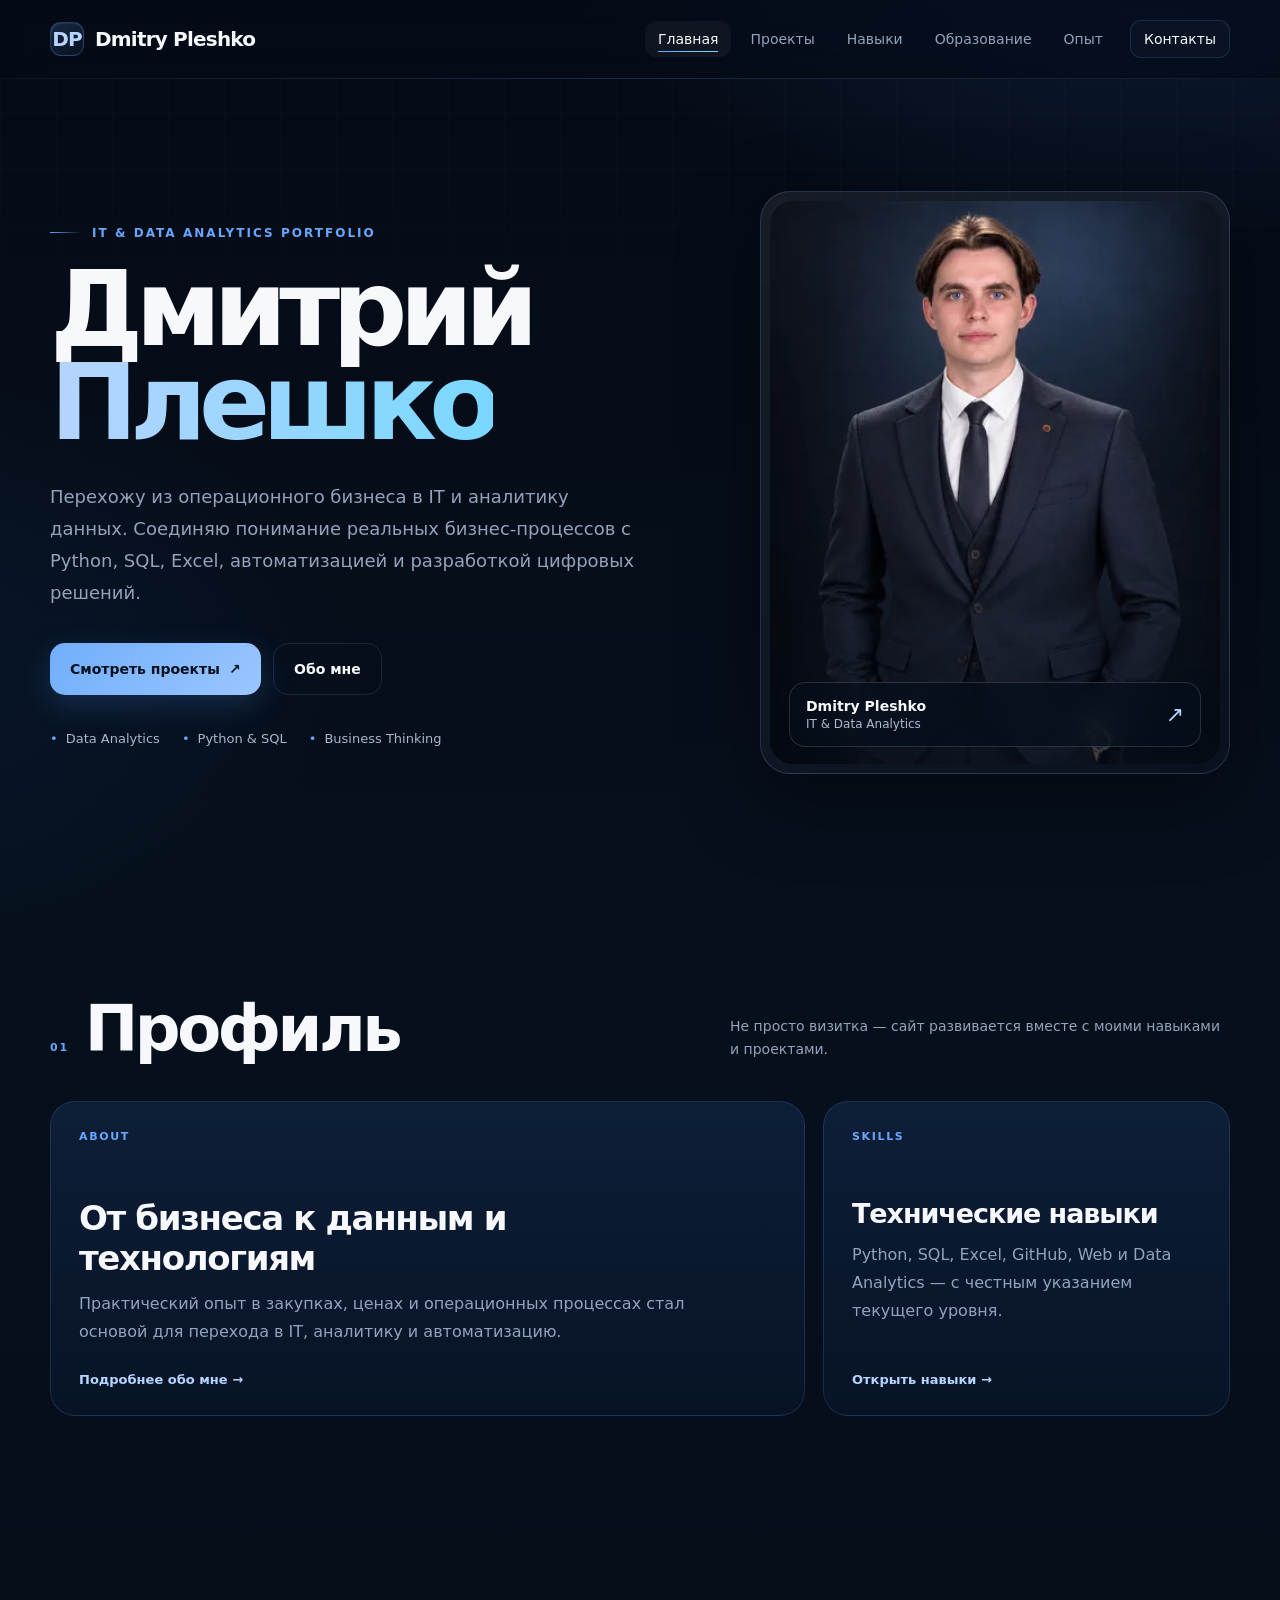
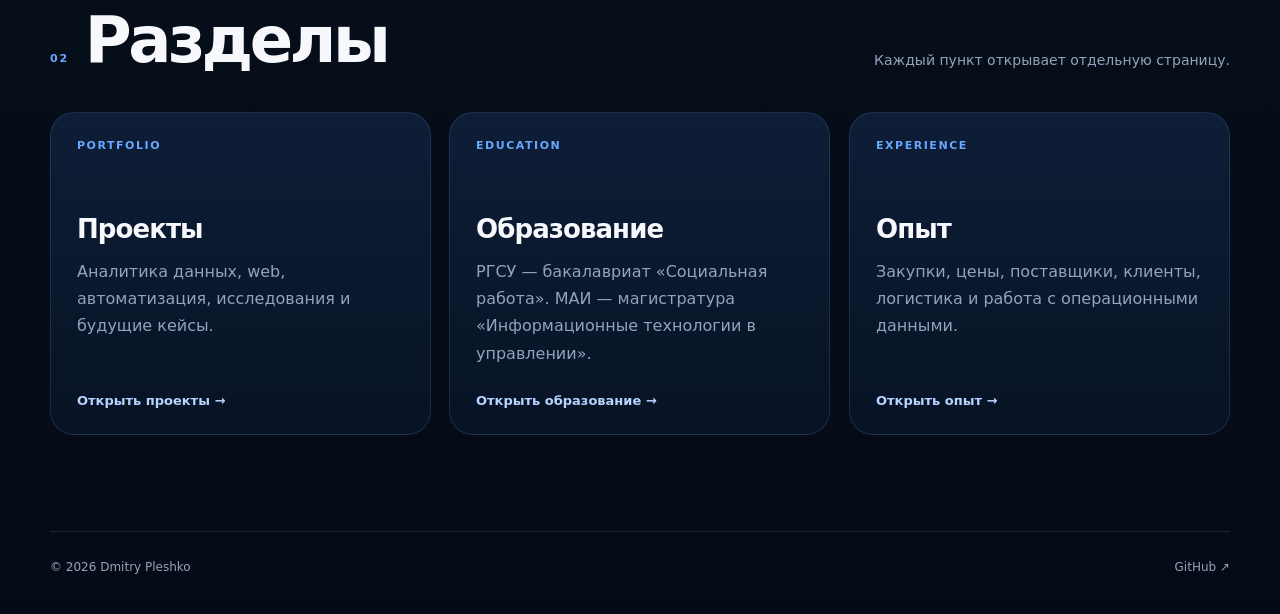
==== commit 6c6a523d: "Add SEO metadata, favicon and polished site assets to homepage" ====
--- a/index.html
+++ b/index.html
@@ -1 +1 @@
-<!doctype html><html lang="ru"><head><meta charset="utf-8"><meta name="viewport" content="width=device-width,initial-scale=1"><title>Dmitry Pleshko — IT & Data Analytics Portfolio</title><meta name="description" content="Дмитрий Плешко — портфолио в IT и Data Analytics: проекты, навыки, образование и опыт."><link rel="stylesheet" href="assets/style.css"><link rel="stylesheet" href="assets/overrides.css"></head><body><header class="site-header"><nav class="nav container"><a class="brand" href="index.html"><span class="brand-mark"><span>DP</span></span><span>Dmitry Pleshko</span></a><div class="desktop-nav"><a class="active" href="index.html">Главная</a><a href="projects.html">Проекты</a><a href="skills.html">Навыки</a><a href="education.html">Образование</a><a href="experience.html">Опыт</a><a class="nav-contact" href="contact.html">Контакты</a></div><button class="menu-btn" aria-label="Открыть меню" aria-expanded="false">☰</button></nav></header><div class="mobile-menu"><a href="index.html">Главная</a><a href="projects.html">Проекты</a><a href="skills.html">Навыки</a><a href="education.html">Образование</a><a href="experience.html">Опыт</a><a href="contact.html">Контакты</a></div><main><section class="hero hero-with-photo container"><div class="hero-copy reveal visible"><div class="kicker">IT & Data Analytics Portfolio</div><h1>Дмитрий <span class="accent">Плешко</span></h1><p class="hero-text">Перехожу из операционного бизнеса в IT и аналитику данных. Соединяю понимание реальных бизнес-процессов с Python, SQL, Excel, автоматизацией и разработкой цифровых решений.</p><div class="hero-actions"><a class="btn primary" href="projects.html">Смотреть проекты <span>↗</span></a><a class="btn" href="about.html">Обо мне</a></div><div class="hero-meta"><span>Data Analytics</span><span>Python & SQL</span><span>Business Thinking</span></div></div><a class="hero-portrait reveal delay-1" href="about.html" aria-label="Перейти на страницу обо мне"><div class="portrait-frame"><img src="assets/dmitry-portrait-v2.svg" alt="Дмитрий Плешко"><div class="portrait-shade"></div><div class="portrait-caption"><div><strong>Dmitry Pleshko</strong><span>IT & Data Analytics</span></div><div class="portrait-arrow">↗</div></div></div></a></section><section class="section container"><div class="section-head reveal"><div class="section-title-wrap"><span class="index">01</span><h2>Профиль</h2></div><div class="section-sub">Не просто визитка — сайт развивается вместе с моими навыками и проектами.</div></div><div class="home-profile-grid"><a class="home-profile-card main-card reveal" href="about.html"><div class="mini">About</div><h3>От бизнеса к данным и технологиям</h3><p>Практический опыт в закупках, ценах и операционных процессах стал основой для перехода в IT, аналитику и автоматизацию.</p><div class="card-arrow">Подробнее обо мне →</div></a><a class="home-profile-card reveal delay-1" href="skills.html"><div class="mini">Skills</div><h3>Технические навыки</h3><p>Python, SQL, Excel, GitHub, Web и Data Analytics — с честным указанием текущего уровня.</p><div class="card-arrow">Открыть навыки →</div></a></div></section><section class="section container"><div class="section-head reveal"><div class="section-title-wrap"><span class="index">02</span><h2>Разделы</h2></div><div class="section-sub">Каждый пункт открывает отдельную страницу.</div></div><div class="cards"><a class="card flex reveal" href="projects.html"><div class="mini">Portfolio</div><h3>Проекты</h3><p>Аналитика данных, web, автоматизация, исследования и будущие кейсы.</p><div class="card-arrow">Открыть проекты →</div></a><a class="card flex reveal delay-1" href="education.html"><div class="mini">Education</div><h3>Образование</h3><p>РГСУ — бакалавриат «Социальная работа». МАИ — магистратура «Информационные технологии в управлении».</p><div class="card-arrow">Открыть образование →</div></a><a class="card flex reveal delay-2" href="experience.html"><div class="mini">Experience</div><h3>Опыт</h3><p>Закупки, цены, поставщики, клиенты, логистика и работа с операционными данными.</p><div class="card-arrow">Открыть опыт →</div></a></div></section></main><footer class="container"><span>© 2026 Dmitry Pleshko</span><span>IT • Data • Digital Projects</span></footer><script src="assets/script.js"></script></body></html>+<!doctype html><html lang="ru"><head><meta charset="utf-8"><meta name="viewport" content="width=device-width,initial-scale=1"><title>Dmitry Pleshko — IT & Data Analytics Portfolio</title><meta name="description" content="Дмитрий Плешко — портфолио в IT и Data Analytics: Python, SQL, аналитика данных, web, автоматизация, образование и практический опыт."><meta name="robots" content="index,follow"><meta name="theme-color" content="#050b16"><link rel="canonical" href="https://iplesh.github.io/dmitry-pleshko-portfolio/"><link rel="icon" href="assets/favicon.svg" type="image/svg+xml"><link rel="manifest" href="site.webmanifest"><meta property="og:type" content="website"><meta property="og:locale" content="ru_RU"><meta property="og:site_name" content="Dmitry Pleshko Portfolio"><meta property="og:title" content="Dmitry Pleshko — IT & Data Analytics Portfolio"><meta property="og:description" content="Портфолио на стыке аналитики данных, технологий и реальных бизнес-задач."><meta property="og:url" content="https://iplesh.github.io/dmitry-pleshko-portfolio/"><meta property="og:image" content="https://iplesh.github.io/dmitry-pleshko-portfolio/assets/og-card.svg"><meta name="twitter:card" content="summary_large_image"><meta name="twitter:title" content="Dmitry Pleshko — IT & Data Analytics Portfolio"><meta name="twitter:description" content="Python, SQL, Data Analytics, Web & Automation."><meta name="twitter:image" content="https://iplesh.github.io/dmitry-pleshko-portfolio/assets/og-card.svg"><link rel="stylesheet" href="assets/style.css"><link rel="stylesheet" href="assets/overrides.css"><link rel="stylesheet" href="assets/enhancements.css"><script type="application/ld+json">{"@context":"https://schema.org","@type":"Person","name":"Dmitry Pleshko","url":"https://iplesh.github.io/dmitry-pleshko-portfolio/","sameAs":["https://github.com/iplesh","https://t.me/pplesh"],"knowsAbout":["Data Analytics","Python","SQL","Excel","Git","GitHub","Web Development","Automation"]}</script></head><body><header class="site-header"><nav class="nav container"><a class="brand" href="index.html"><span class="brand-mark"><span>DP</span></span><span>Dmitry Pleshko</span></a><div class="desktop-nav"><a class="active" href="index.html">Главная</a><a href="projects.html">Проекты</a><a href="skills.html">Навыки</a><a href="education.html">Образование</a><a href="experience.html">Опыт</a><a class="nav-contact" href="contact.html">Контакты</a></div><button class="menu-btn" aria-label="Открыть меню" aria-expanded="false">☰</button></nav></header><div class="mobile-menu"><a href="index.html">Главная</a><a href="projects.html">Проекты</a><a href="skills.html">Навыки</a><a href="education.html">Образование</a><a href="experience.html">Опыт</a><a href="contact.html">Контакты</a></div><main><section class="hero hero-with-photo container"><div class="hero-copy reveal visible"><div class="kicker">IT & Data Analytics Portfolio</div><h1>Дмитрий <span class="accent">Плешко</span></h1><p class="hero-text">Перехожу из операционного бизнеса в IT и аналитику данных. Соединяю понимание реальных бизнес-процессов с Python, SQL, Excel, автоматизацией и разработкой цифровых решений.</p><div class="hero-actions"><a class="btn primary" href="projects.html">Смотреть проекты <span>↗</span></a><a class="btn" href="about.html">Обо мне</a></div><div class="hero-meta"><span>Data Analytics</span><span>Python & SQL</span><span>Business Thinking</span></div></div><a class="hero-portrait reveal delay-1" href="about.html" aria-label="Перейти на страницу обо мне"><div class="portrait-frame"><img src="assets/dmitry-portrait-v2.svg" alt="Дмитрий Плешко"><div class="portrait-shade"></div><div class="portrait-caption"><div><strong>Dmitry Pleshko</strong><span>IT & Data Analytics</span></div><div class="portrait-arrow">↗</div></div></div></a></section><section class="section container"><div class="section-head reveal"><div class="section-title-wrap"><span class="index">01</span><h2>Профиль</h2></div><div class="section-sub">Не просто визитка — сайт развивается вместе с моими навыками и проектами.</div></div><div class="home-profile-grid"><a class="home-profile-card main-card reveal" href="about.html"><div class="mini">About</div><h3>От бизнеса к данным и технологиям</h3><p>Практический опыт в закупках, ценах и операционных процессах стал основой для перехода в IT, аналитику и автоматизацию.</p><div class="card-arrow">Подробнее обо мне →</div></a><a class="home-profile-card reveal delay-1" href="skills.html"><div class="mini">Skills</div><h3>Технические навыки</h3><p>Python, SQL, Excel, GitHub, Web и Data Analytics — с честным указанием текущего уровня.</p><div class="card-arrow">Открыть навыки →</div></a></div></section><section class="section container"><div class="section-head reveal"><div class="section-title-wrap"><span class="index">02</span><h2>Разделы</h2></div><div class="section-sub">Каждый пункт открывает отдельную страницу.</div></div><div class="cards"><a class="card flex reveal" href="projects.html"><div class="mini">Portfolio</div><h3>Проекты</h3><p>Аналитика данных, web, автоматизация, исследования и будущие кейсы.</p><div class="card-arrow">Открыть проекты →</div></a><a class="card flex reveal delay-1" href="education.html"><div class="mini">Education</div><h3>Образование</h3><p>РГСУ — бакалавриат «Социальная работа». МАИ — магистратура «Информационные технологии в управлении».</p><div class="card-arrow">Открыть образование →</div></a><a class="card flex reveal delay-2" href="experience.html"><div class="mini">Experience</div><h3>Опыт</h3><p>Закупки, цены, поставщики, клиенты, логистика и работа с операционными данными.</p><div class="card-arrow">Открыть опыт →</div></a></div></section></main><footer class="container"><span>© 2026 Dmitry Pleshko</span><a href="https://github.com/iplesh" target="_blank" rel="noreferrer">GitHub ↗</a></footer><script src="assets/script.js"></script></body></html>
--- a/assets/enhancements.css
+++ b/assets/enhancements.css
@@ -0,0 +1,17 @@
+/* Site polish: motion, responsive UX, icons and GitHub integration */
+:root{--ease-premium:cubic-bezier(.2,.7,.2,1)}
+body{opacity:0;transition:opacity .34s ease}body.page-ready{opacity:1}
+.site-header::after{content:"";position:absolute;left:0;right:0;bottom:-1px;height:1px;background:linear-gradient(90deg,transparent,rgba(104,167,255,.28),transparent);opacity:.55}
+.desktop-nav a{position:relative}.desktop-nav a::after{content:"";position:absolute;left:13px;right:13px;bottom:5px;height:1px;background:linear-gradient(90deg,var(--blue),var(--cyan));transform:scaleX(0);transform-origin:center;transition:transform .24s var(--ease-premium)}.desktop-nav a:hover::after,.desktop-nav a.active::after{transform:scaleX(1)}
+.scroll-progress{position:fixed;left:0;top:0;height:2px;width:100%;z-index:9999;pointer-events:none}.scroll-progress span{display:block;height:100%;width:100%;transform:scaleX(0);transform-origin:left;background:linear-gradient(90deg,var(--blue),var(--cyan));box-shadow:0 0 16px rgba(121,216,255,.55)}
+.btn,.card,.project-card,.skill-premium,.home-profile-card,.contact-page-card,.panel,.hero-portrait{will-change:transform}.btn{position:relative;overflow:hidden}.btn::before{content:"";position:absolute;inset:-2px;background:linear-gradient(115deg,transparent 25%,rgba(255,255,255,.18) 48%,transparent 70%);transform:translateX(-130%);transition:transform .6s ease;pointer-events:none}.btn:hover::before{transform:translateX(130%)}
+.card,.project-card,.skill-premium,.home-profile-card{transform-style:preserve-3d}.card>* ,.project-card>* ,.skill-premium>* ,.home-profile-card>*{position:relative;z-index:1}.tilt-active{transition:transform .12s linear,border-color .24s ease,box-shadow .24s ease!important}.tilt-active:hover{box-shadow:0 24px 70px rgba(0,0,0,.28)}
+.hero-portrait .portrait-frame::before{content:"";position:absolute;inset:-35%;z-index:3;background:linear-gradient(115deg,transparent 42%,rgba(255,255,255,.09) 50%,transparent 58%);transform:translateX(-80%) rotate(8deg);transition:transform .85s ease;pointer-events:none}.hero-portrait:hover .portrait-frame::before{transform:translateX(80%) rotate(8deg)}
+.tech-heading{display:flex;align-items:center;gap:13px}.tech-icon{width:42px;height:42px;flex:0 0 42px;display:grid;place-items:center;border-radius:13px;border:1px solid var(--line);background:linear-gradient(145deg,rgba(104,167,255,.11),rgba(255,255,255,.02));color:var(--blue2);box-shadow:inset 0 1px 0 rgba(255,255,255,.05)}.tech-icon svg{width:24px;height:24px;stroke:currentColor;fill:none;stroke-width:1.8;stroke-linecap:round;stroke-linejoin:round}.tech-icon .fill{fill:currentColor;stroke:none}.skill-premium:hover .tech-icon{border-color:var(--line-strong);transform:translateY(-2px);transition:.22s ease}.skill-top h3{display:flex;align-items:center;gap:12px}
+.github-strip{margin:46px 0 0;padding:26px 28px;border:1px solid var(--line);border-radius:24px;background:linear-gradient(135deg,rgba(16,35,64,.8),rgba(8,20,39,.78));display:flex;align-items:center;justify-content:space-between;gap:24px}.github-strip-copy{display:flex;align-items:center;gap:16px}.github-logo{width:48px;height:48px;border-radius:15px;display:grid;place-items:center;border:1px solid var(--line);background:rgba(255,255,255,.03)}.github-logo svg{width:25px;height:25px;fill:var(--text)}.github-strip span{display:block;color:var(--blue);font-size:10px;letter-spacing:.14em;text-transform:uppercase;font-weight:800}.github-strip h3{margin:5px 0 0;font-size:24px}.github-strip-actions{display:flex;gap:10px;flex-wrap:wrap}
+.mobile-menu{transform-origin:top center}.mobile-menu a{min-height:48px;display:flex;align-items:center}.menu-btn{transition:.2s ease}.menu-btn[aria-expanded="true"]{border-color:var(--line-strong);background:rgba(104,167,255,.09)}body.menu-open{overflow:hidden}
+.page-hero,.section,.skill-group,.about-story{scroll-margin-top:98px}
+@media(max-width:980px){.nav{height:70px}.mobile-menu{inset:70px 10px auto 10px}.hero{padding-top:44px}.hero-with-photo{gap:38px}.hero-copy{text-align:left}.hero-portrait{max-width:390px;margin-inline:auto}.page-hero{padding-top:72px}.github-strip{align-items:flex-start;flex-direction:column}.github-strip-actions{width:100%}.github-strip-actions .btn{flex:1}.timeline-large{max-width:none}}
+@media(max-width:700px){.container{width:min(100% - 28px,1180px)}h1,.page-hero h1,.about-hero-copy h1{font-size:clamp(46px,14vw,66px);line-height:.95;letter-spacing:-.06em}.hero-text,.page-hero p,.about-lead{font-size:16px;line-height:1.7}.hero-meta{gap:10px 16px}.section{padding:62px 0}.section-head{margin-bottom:30px}.cards,.project-grid,.home-profile-grid,.skills-premium-grid{gap:12px}.card,.project-card,.skill-premium,.home-profile-card{border-radius:20px;padding:22px}.card{min-height:270px}.card h3{margin-top:42px}.project-card{min-height:340px}.project-card h3{margin-top:65px}.about-page{padding-top:50px}.about-hero-grid{gap:32px;margin-bottom:48px}.about-photo{max-width:350px}.about-quick-facts{gap:8px}.about-story{padding:30px 0}.about-story p{font-size:15px;line-height:1.78}.skill-group{padding:34px 0}.skill-premium{min-height:0}.tech-icon{width:38px;height:38px;flex-basis:38px}.tech-icon svg{width:21px;height:21px}.github-strip{padding:22px}.github-strip-copy{align-items:flex-start}.github-logo{width:42px;height:42px;flex:0 0 42px}.contact-page-card{padding:22px}.portrait-caption{left:16px;right:16px;bottom:16px;padding:12px}.timeline-large{padding:24px 0}.timeline-large h3{font-size:24px}}
+@media(max-width:430px){.container{width:calc(100% - 22px)}.brand{font-size:17px}.brand-mark{width:31px;height:31px}.menu-btn{width:40px;height:40px}.hero{padding:36px 0 54px}.hero-actions{gap:9px}.btn{min-height:50px;padding-inline:17px}.hero-portrait{max-width:325px}.page-hero{padding:58px 0 30px}.section-title-wrap h2{font-size:38px}.home-profile-card h3{font-size:27px}.skill-group-head h2{font-size:29px}.github-strip-actions{flex-direction:column}.github-strip-actions .btn{width:100%}footer{padding-bottom:28px}.learning-cloud span{font-size:11px;padding:9px 11px}}
+@media(prefers-reduced-motion:reduce){html{scroll-behavior:auto}*,*::before,*::after{animation-duration:.01ms!important;animation-iteration-count:1!important;transition-duration:.01ms!important}.reveal{opacity:1!important;transform:none!important}.tilt-active{transform:none!important}}
